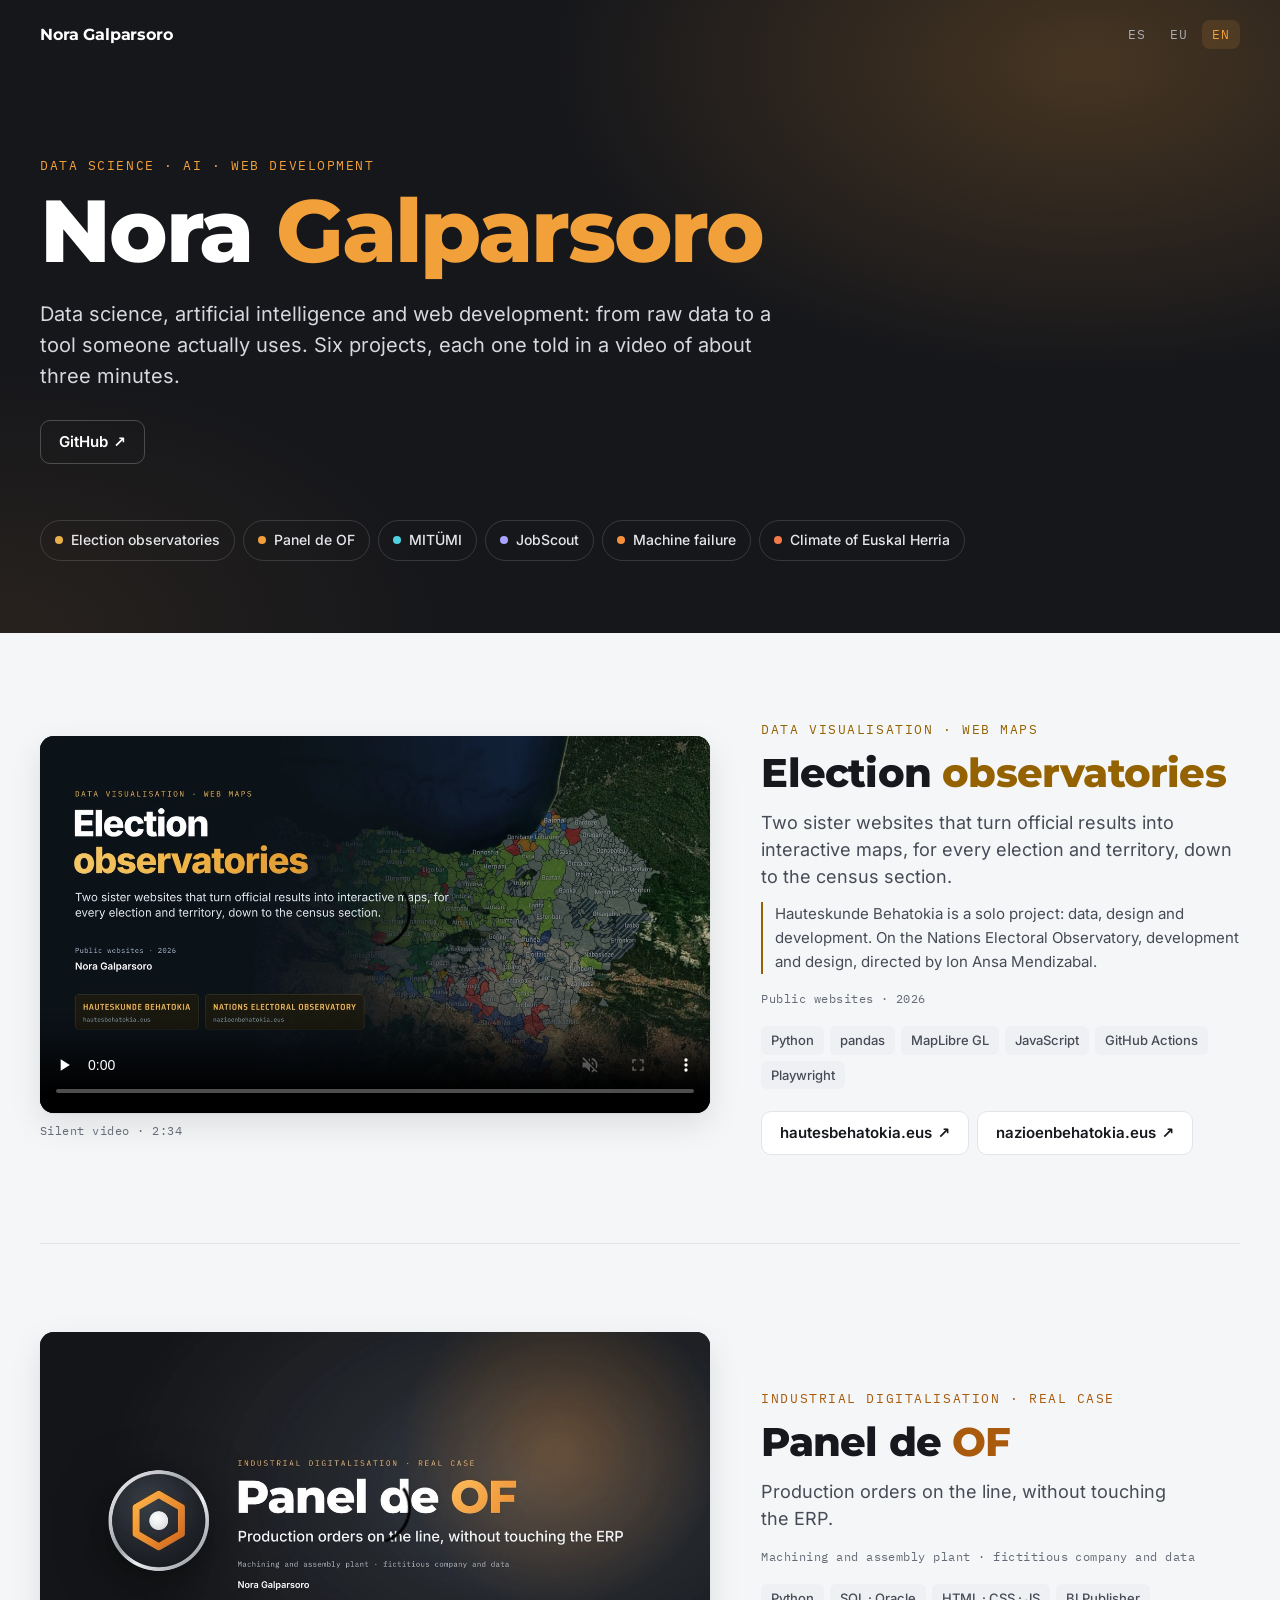
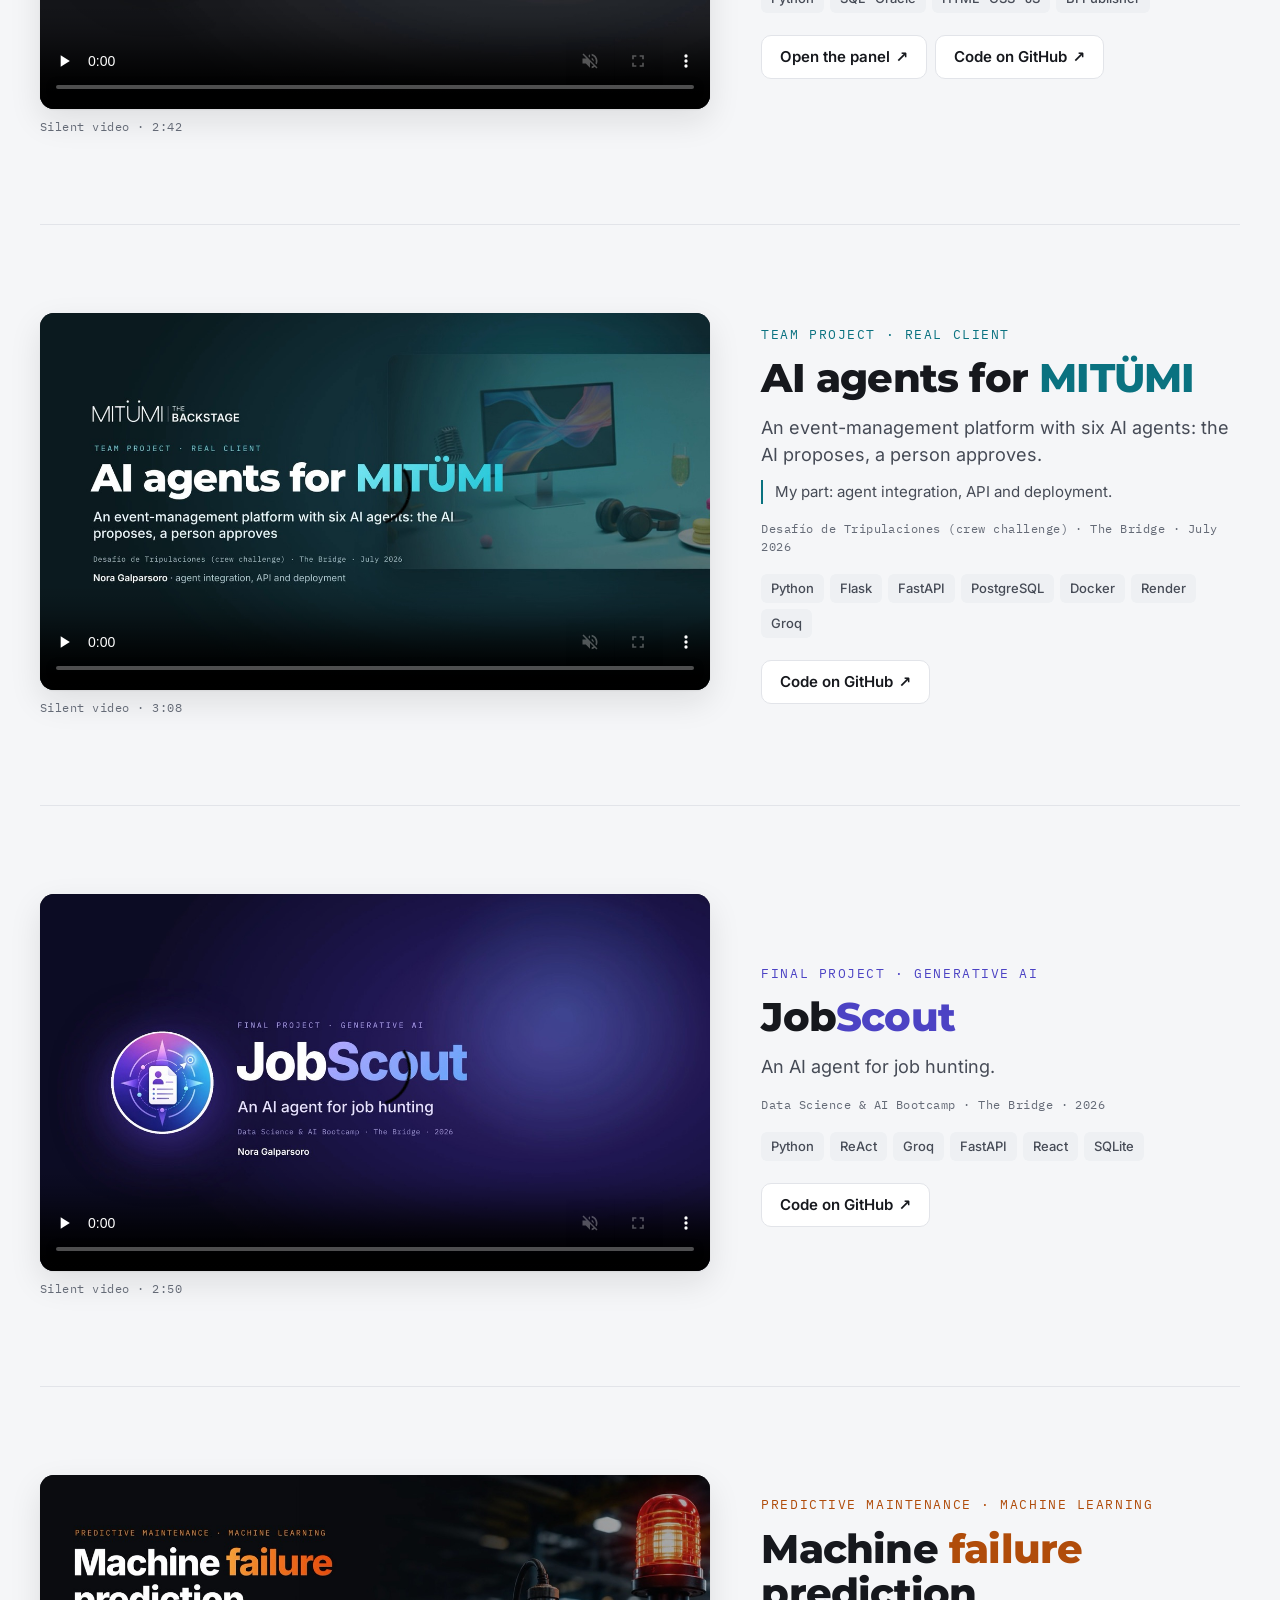
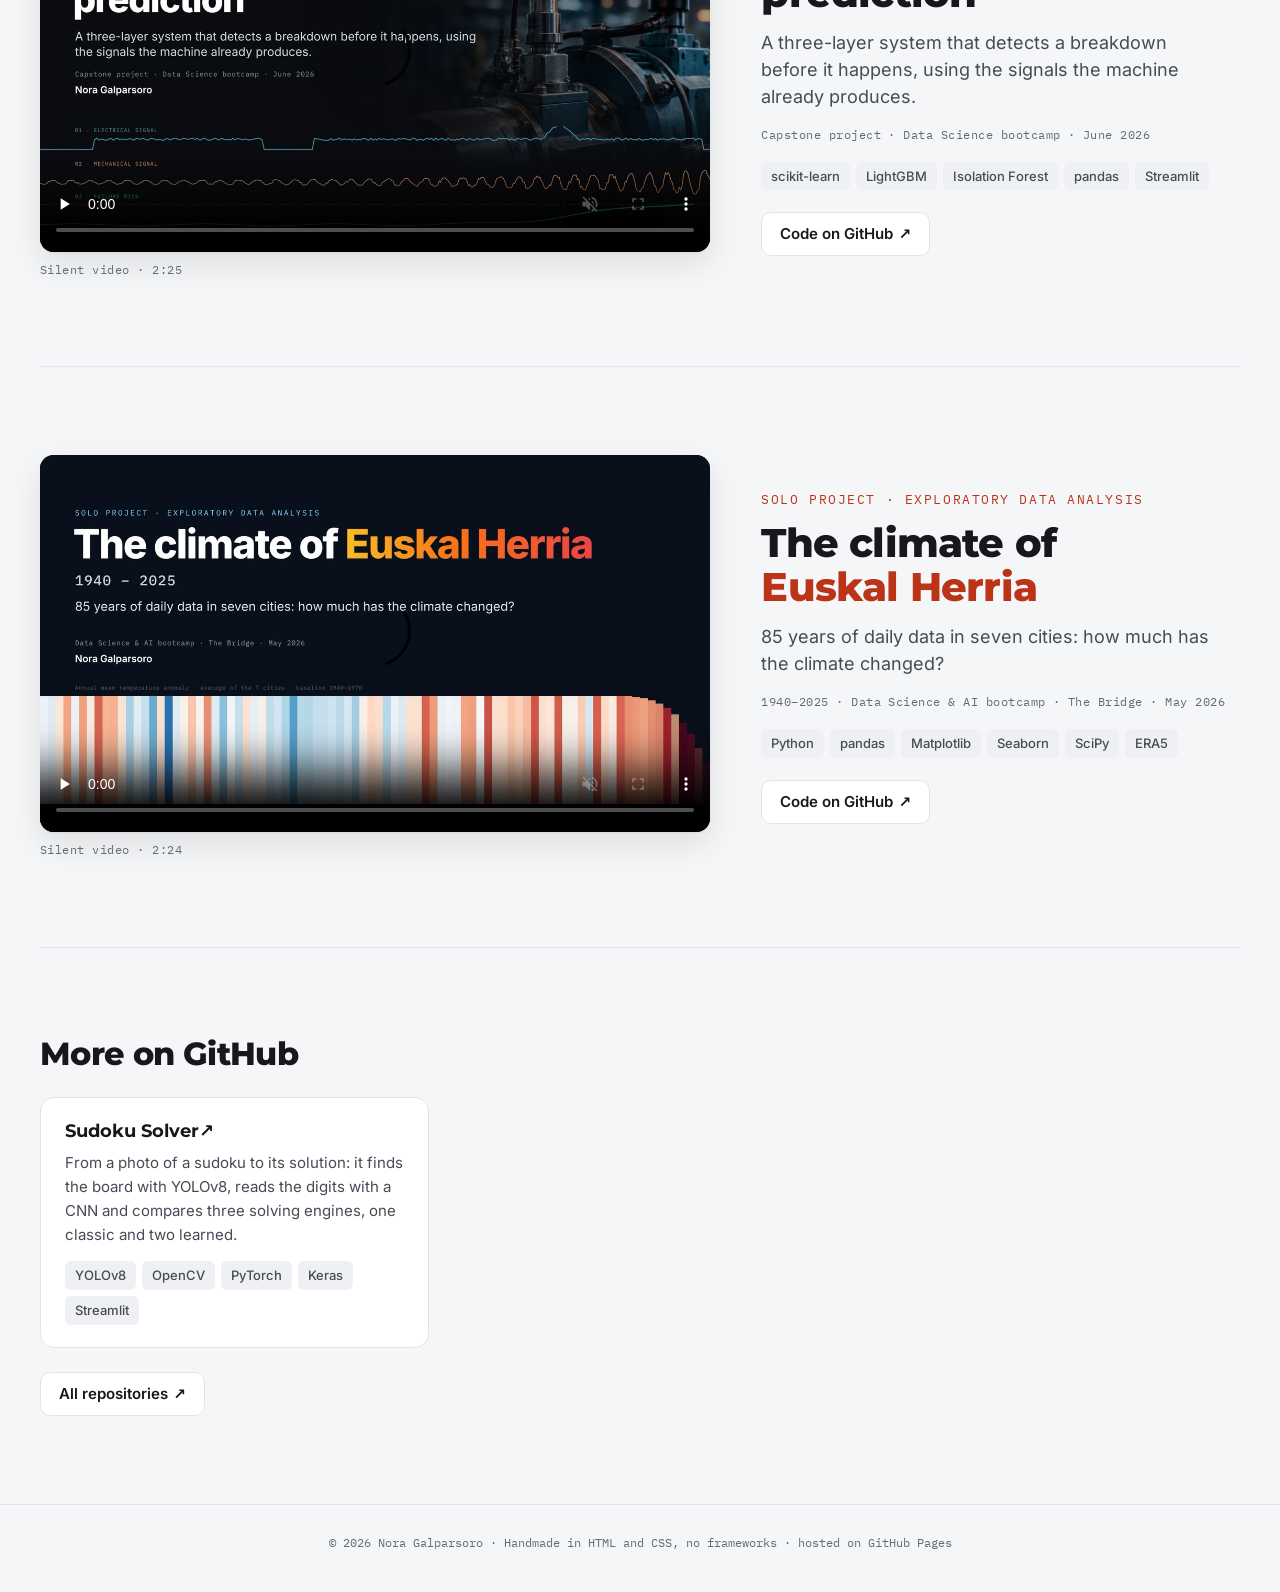
==== en/index.html @ d655db75 "Portfolio: seis proyectos, cada uno con su vídeo, en castellano, euskera e inglés Co-Authored-By: Cl" ====
<!doctype html>
<html lang="en">
<head>
<meta charset="utf-8">
<meta name="viewport" content="width=device-width, initial-scale=1">
<meta http-equiv="Content-Security-Policy" content="default-src 'self'; img-src 'self'; media-src 'self'; style-src 'self'; font-src 'self'; script-src 'self'; base-uri 'none'; form-action 'none'">
<title>Nora Galparsoro · Portfolio</title>
<meta name="description" content="Data science, AI and web development projects by Nora Galparsoro, each one told in a video of about three minutes.">
<meta name="color-scheme" content="light dark">
<meta name="theme-color" content="#16171b">
<link rel="canonical" href="https://ngalparsoro.github.io/en/">
<link rel="alternate" hreflang="es" href="https://ngalparsoro.github.io/">
<link rel="alternate" hreflang="eu" href="https://ngalparsoro.github.io/eu/">
<link rel="alternate" hreflang="en" href="https://ngalparsoro.github.io/en/">
<link rel="alternate" hreflang="x-default" href="https://ngalparsoro.github.io/">
<meta property="og:type" content="website">
<meta property="og:title" content="Nora Galparsoro · Portfolio">
<meta property="og:description" content="Data science, AI and web development projects by Nora Galparsoro, each one told in a video of about three minutes.">
<meta property="og:url" content="https://ngalparsoro.github.io/en/">
<meta property="og:image" content="https://ngalparsoro.github.io/og-en.jpg">
<meta property="og:image:width" content="1200">
<meta property="og:image:height" content="630">
<meta property="og:locale" content="en_GB">
<meta name="twitter:card" content="summary_large_image">
<link rel="icon" href="../favicon.svg" type="image/svg+xml">
<link rel="preload" href="../fuentes/montserrat.woff2" as="font" type="font/woff2" crossorigin>
<link rel="preload" href="../fuentes/inter.woff2" as="font" type="font/woff2" crossorigin>
<link rel="stylesheet" href="../estilo.css?v=6f895183e2">
<script src="../portfolio.js?v=cf2d820ee4" defer></script>
</head>
<body>
<a class="saltar" href="#proyectos">Skip to projects</a>
<header class="portada">
<nav class="barra" aria-label="Language">
<a class="marca" href="../en/">Nora Galparsoro</a>
<ul class="idiomas">
<li><a href="../" lang="es" hreflang="es" title="Español">ES</a></li>
<li><a href="../eu/" lang="eu" hreflang="eu" title="Euskara">EU</a></li>
<li><a href="../en/" lang="en" hreflang="en" title="English" aria-current="page">EN</a></li>
</ul>
</nav>
<div class="portada-texto">
<p class="ceja">Data Science · AI · Web development</p>
<h1>Nora <span>Galparsoro</span></h1>
<p class="entradilla">Data science, artificial intelligence and web development: from raw data to a tool someone actually uses. Six projects, each one told in a video of about three minutes.</p>
<p class="contacto"><a class="boton boton-claro" href="https://github.com/ngalparsoro">GitHub<span aria-hidden="true">↗</span></a></p>
</div>
<nav class="indice" aria-label="Projects">
<ol>
<li><a class="p-behatokiak" href="#behatokiak">Election observatories</a></li>
<li><a class="p-panel-of" href="#panel-of">Panel de OF</a></li>
<li><a class="p-mitumi" href="#mitumi">MITÜMI</a></li>
<li><a class="p-jobscout" href="#jobscout">JobScout</a></li>
<li><a class="p-mantenimiento" href="#mantenimiento">Machine failure</a></li>
<li><a class="p-clima" href="#clima">Climate of Euskal Herria</a></li>
</ol>
</nav>
</header>
<main id="proyectos">
<article class="proyecto p-behatokiak" id="behatokiak" aria-labelledby="t-behatokiak">
<figure class="video">
<video controls muted playsinline preload="none" width="1280" height="720" poster="../portadas/behatokiak-en.jpg" aria-label="Video: Election observatories">
<source src="../videos/behatokiak-en.mp4" type="video/mp4">
</video>
<figcaption>Silent video · 2:34</figcaption>
</figure>
<div class="texto">
<p class="ceja">Data visualisation · Web maps</p>
<h2 id="t-behatokiak">Election <em>observatories</em></h2>
<p class="sub">Two sister websites that turn official results into interactive maps, for every election and territory, down to the census section.</p>
<p class="nota">Hauteskunde Behatokia is a solo project: data, design and development. On the Nations Electoral Observatory, development and design, directed by Ion Ansa Mendizabal.</p>
<p class="meta">Public websites · 2026</p>
<ul class="stack"><li>Python</li><li>pandas</li><li>MapLibre GL</li><li>JavaScript</li><li>GitHub Actions</li><li>Playwright</li></ul>
<p class="enlaces"><a class="boton boton-web" href="https://hautesbehatokia.eus">hautesbehatokia.eus<span aria-hidden="true">↗</span></a><a class="boton boton-web" href="https://nazioenbehatokia.eus">nazioenbehatokia.eus<span aria-hidden="true">↗</span></a></p>
</div>
</article>
<article class="proyecto p-panel-of" id="panel-of" aria-labelledby="t-panel-of">
<figure class="video">
<video controls muted playsinline preload="none" width="1280" height="720" poster="../portadas/panel-of-en.jpg" aria-label="Video: Panel de OF">
<source src="../videos/panel-of-en.mp4" type="video/mp4">
</video>
<figcaption>Silent video · 2:42</figcaption>
</figure>
<div class="texto">
<p class="ceja">Industrial digitalisation · Real case</p>
<h2 id="t-panel-of">Panel de <em>OF</em></h2>
<p class="sub">Production orders on the line, without touching the ERP.</p>
<p class="meta">Machining and assembly plant · fictitious company and data</p>
<ul class="stack"><li>Python</li><li>SQL · Oracle</li><li>HTML · CSS · JS</li><li>BI Publisher</li></ul>
<p class="enlaces"><a class="boton boton-demo" href="https://ngalparsoro.github.io/panel-de-of/mockup_panel_ofs_v2.html">Open the panel<span aria-hidden="true">↗</span></a><a class="boton boton-codigo" href="https://github.com/ngalparsoro/panel-de-of">Code on GitHub<span aria-hidden="true">↗</span></a></p>
</div>
</article>
<article class="proyecto p-mitumi" id="mitumi" aria-labelledby="t-mitumi">
<figure class="video">
<video controls muted playsinline preload="none" width="1280" height="720" poster="../portadas/mitumi-en.jpg" aria-label="Video: AI agents for MITÜMI">
<source src="../videos/mitumi-en.mp4" type="video/mp4">
</video>
<figcaption>Silent video · 3:08</figcaption>
</figure>
<div class="texto">
<p class="ceja">Team project · Real client</p>
<h2 id="t-mitumi">AI agents for <em>MITÜMI</em></h2>
<p class="sub">An event-management platform with six AI agents: the AI proposes, a person approves.</p>
<p class="nota">My part: agent integration, API and deployment.</p>
<p class="meta">Desafío de Tripulaciones (crew challenge) · The Bridge · July 2026</p>
<ul class="stack"><li>Python</li><li>Flask</li><li>FastAPI</li><li>PostgreSQL</li><li>Docker</li><li>Render</li><li>Groq</li></ul>
<p class="enlaces"><a class="boton boton-codigo" href="https://github.com/ngalparsoro/Agentes_Mitumi">Code on GitHub<span aria-hidden="true">↗</span></a></p>
</div>
</article>
<article class="proyecto p-jobscout" id="jobscout" aria-labelledby="t-jobscout">
<figure class="video">
<video controls muted playsinline preload="none" width="1280" height="720" poster="../portadas/jobscout-en.jpg" aria-label="Video: JobScout">
<source src="../videos/jobscout-en.mp4" type="video/mp4">
</video>
<figcaption>Silent video · 2:50</figcaption>
</figure>
<div class="texto">
<p class="ceja">Final project · Generative AI</p>
<h2 id="t-jobscout">Job<em>Scout</em></h2>
<p class="sub">An AI agent for job hunting.</p>
<p class="meta">Data Science &amp; AI Bootcamp · The Bridge · 2026</p>
<ul class="stack"><li>Python</li><li>ReAct</li><li>Groq</li><li>FastAPI</li><li>React</li><li>SQLite</li></ul>
<p class="enlaces"><a class="boton boton-codigo" href="https://github.com/ngalparsoro/Agente_JobScout">Code on GitHub<span aria-hidden="true">↗</span></a></p>
</div>
</article>
<article class="proyecto p-mantenimiento" id="mantenimiento" aria-labelledby="t-mantenimiento">
<figure class="video">
<video controls muted playsinline preload="none" width="1280" height="720" poster="../portadas/mantenimiento-en.jpg" aria-label="Video: Machine failure prediction">
<source src="../videos/mantenimiento-en.mp4" type="video/mp4">
</video>
<figcaption>Silent video · 2:25</figcaption>
</figure>
<div class="texto">
<p class="ceja">Predictive maintenance · Machine learning</p>
<h2 id="t-mantenimiento">Machine <em>failure</em> prediction</h2>
<p class="sub">A three-layer system that detects a breakdown before it happens, using the signals the machine already produces.</p>
<p class="meta">Capstone project · Data Science bootcamp · June 2026</p>
<ul class="stack"><li>scikit-learn</li><li>LightGBM</li><li>Isolation Forest</li><li>pandas</li><li>Streamlit</li></ul>
<p class="enlaces"><a class="boton boton-codigo" href="https://github.com/ngalparsoro/Milling-Machine-Failure-Prediction">Code on GitHub<span aria-hidden="true">↗</span></a></p>
</div>
</article>
<article class="proyecto p-clima" id="clima" aria-labelledby="t-clima">
<figure class="video">
<video controls muted playsinline preload="none" width="1280" height="720" poster="../portadas/clima-en.jpg" aria-label="Video: The climate of Euskal Herria">
<source src="../videos/clima-en.mp4" type="video/mp4">
</video>
<figcaption>Silent video · 2:24</figcaption>
</figure>
<div class="texto">
<p class="ceja">Solo project · Exploratory data analysis</p>
<h2 id="t-clima">The climate of <em>Euskal Herria</em></h2>
<p class="sub">85 years of daily data in seven cities: how much has the climate changed?</p>
<p class="meta">1940–2025 · Data Science &amp; AI bootcamp · The Bridge · May 2026</p>
<ul class="stack"><li>Python</li><li>pandas</li><li>Matplotlib</li><li>Seaborn</li><li>SciPy</li><li>ERA5</li></ul>
<p class="enlaces"><a class="boton boton-codigo" href="https://github.com/ngalparsoro/EDA-Weather-Change-in-Basque-Country">Code on GitHub<span aria-hidden="true">↗</span></a></p>
</div>
</article>
<section class="otros" aria-labelledby="t-otros">
<h2 id="t-otros">More on GitHub</h2>
<ul>
<li>
<h3><a href="https://github.com/ngalparsoro/Sudoku_Solver_DL">Sudoku Solver<span aria-hidden="true">↗</span></a></h3>
<p>From a photo of a sudoku to its solution: it finds the board with YOLOv8, reads the digits with a CNN and compares three solving engines, one classic and two learned.</p>
<ul class="stack"><li>YOLOv8</li><li>OpenCV</li><li>PyTorch</li><li>Keras</li><li>Streamlit</li></ul>
</li>
</ul>
<p><a class="boton" href="https://github.com/ngalparsoro?tab=repositories">All repositories<span aria-hidden="true">↗</span></a></p>
</section>
</main>
<footer class="pie">
<p>© 2026 Nora Galparsoro · Handmade in HTML and CSS, no frameworks · hosted on GitHub Pages</p>
</footer>
</body>
</html>
---- estilo.css ----
/* Portfolio de Nora Galparsoro. La paleta y las letras son las de las portadas de los vídeos:
   portada oscura con naranja, contenido claro; cada proyecto con su color. */

@font-face {
  font-family: 'Montserrat';
  src: url('fuentes/montserrat.woff2') format('woff2');
  font-weight: 100 900;
  font-display: swap;
}
@font-face {
  font-family: 'Inter';
  src: url('fuentes/inter.woff2') format('woff2');
  font-weight: 100 900;
  font-display: swap;
}
@font-face {
  font-family: 'IBM Plex Mono';
  src: url('fuentes/ibm-plex-mono.woff2') format('woff2');
  font-weight: 400;
  font-display: swap;
}

:root {
  --fondo: #f5f6f8;
  --superficie: #ffffff;
  --texto: #16181d;
  --texto-2: #464b56;
  --texto-3: #646a76;
  --borde: #e2e4e9;
  --chip: #eef0f3;
  --sombra: 0 1px 2px rgb(16 18 24 / 6%), 0 12px 32px rgb(16 18 24 / 10%);

  --oscuro: #16171b;
  --naranja: #f2a03a;

  --sans: 'Inter', system-ui, -apple-system, 'Segoe UI', Roboto, sans-serif;
  --titulo: 'Montserrat', var(--sans);
  --mono: 'IBM Plex Mono', ui-monospace, 'SF Mono', Menlo, Consolas, monospace;

  --ancho: 1200px;
  --margen: clamp(16px, 4vw, 40px);

  color-scheme: light dark;
}

/* Cada proyecto: su color oscuro (sobre claro) y claro (sobre oscuro). */
.p-behatokiak    { --acento-o: #946200; --acento-c: #e9b04a; }
.p-panel-of      { --acento-o: #a95a0c; --acento-c: #f2a03a; }
.p-mitumi        { --acento-o: #0a7280; --acento-c: #4fd1df; }
.p-jobscout      { --acento-o: #4c43c4; --acento-c: #a8a3ff; }
.p-mantenimiento { --acento-o: #b04c0a; --acento-c: #f5913a; }
.p-clima         { --acento-o: #bb3418; --acento-c: #f57a4a; }
body             { --acento-o: #a95a0c; --acento-c: #f2a03a; }
.portada         { --acento-o: var(--naranja); --acento-c: var(--naranja); }
* { --acento: var(--acento-o); }

@media (prefers-color-scheme: dark) {
  :root {
    --fondo: #101114;
    --superficie: #191a1f;
    --texto: #eceef2;
    --texto-2: #b9bdc6;
    --texto-3: #8d929d;
    --borde: #2a2c33;
    --chip: #22242a;
    --sombra: 0 1px 2px rgb(0 0 0 / 30%), 0 12px 32px rgb(0 0 0 / 40%);
  }
  * { --acento: var(--acento-c); }
  .portada { border-bottom: 1px solid var(--borde); }
}

*, *::before, *::after { box-sizing: border-box; }

html { -webkit-text-size-adjust: 100%; scroll-behavior: smooth; }
@media (prefers-reduced-motion: reduce) { html { scroll-behavior: auto; } }

body {
  margin: 0;
  background: var(--fondo);
  color: var(--texto);
  font: 400 1rem/1.6 var(--sans);
  -webkit-font-smoothing: antialiased;
}

a { color: inherit; }
:focus-visible { outline: 2px solid var(--acento); outline-offset: 3px; border-radius: 4px; }
ul, ol { margin: 0; padding: 0; list-style: none; }

.saltar {
  position: absolute; left: 16px; top: -48px; z-index: 10;
  padding: 8px 14px; border-radius: 8px;
  background: var(--naranja); color: var(--oscuro); font-weight: 600; text-decoration: none;
}
.saltar:focus { top: 12px; }

.ceja {
  margin: 0 0 12px;
  font: 400 0.8125rem/1.4 var(--mono);
  letter-spacing: 0.12em;
  text-transform: uppercase;
  color: var(--acento);
}

/* ---------- Portada ---------- */

.portada {
  color: #ffffff;
  background:
    radial-gradient(60% 70% at 85% 10%, rgb(242 160 58 / 22%), transparent 70%),
    radial-gradient(50% 60% at 0% 100%, rgb(242 160 58 / 8%), transparent 70%),
    var(--oscuro);
  padding: 0 var(--margen) clamp(40px, 7vw, 72px);
}
.portada :focus-visible { outline-color: var(--naranja); }

.barra {
  max-width: var(--ancho);
  margin: 0 auto;
  display: flex;
  align-items: center;
  justify-content: space-between;
  gap: 16px;
  padding: 20px 0;
}
.marca {
  font: 700 1rem/1 var(--titulo);
  text-decoration: none;
  letter-spacing: -0.01em;
}
.idiomas { display: flex; gap: 4px; }
.idiomas a {
  display: block;
  padding: 8px 10px;
  border-radius: 8px;
  font: 400 0.8125rem/1 var(--mono);
  letter-spacing: 0.08em;
  color: #a9adb6;
  text-decoration: none;
}
.idiomas a:hover { color: #ffffff; background: rgb(255 255 255 / 8%); }
.idiomas a[aria-current] { color: var(--naranja); background: rgb(242 160 58 / 12%); }

.portada-texto {
  max-width: var(--ancho);
  margin: clamp(32px, 8vw, 88px) auto 0;
}
.portada h1 {
  margin: 0;
  font: 800 clamp(2.75rem, 9vw, 5.5rem)/1 var(--titulo);
  letter-spacing: -0.025em;
}
.portada h1 span { color: var(--naranja); }
.entradilla {
  max-width: 38em;
  margin: 24px 0 0;
  font-size: clamp(1.0625rem, 2.2vw, 1.25rem);
  line-height: 1.55;
  color: #d6d8de;
}
.contacto { margin: 28px 0 0; }

.indice {
  max-width: var(--ancho);
  margin: clamp(36px, 6vw, 56px) auto 0;
}
.indice ol { display: flex; flex-wrap: wrap; gap: 8px; }
.indice a {
  display: inline-flex;
  align-items: center;
  gap: 8px;
  padding: 8px 14px;
  border: 1px solid rgb(255 255 255 / 14%);
  border-radius: 999px;
  font-size: 0.875rem;
  font-weight: 500;
  color: #e6e7eb;
  text-decoration: none;
  transition: border-color 0.15s, background-color 0.15s;
}
.indice a::before {
  content: '';
  width: 8px; height: 8px;
  border-radius: 50%;
  background: var(--acento-c);
}
.indice a:hover { border-color: var(--acento-c); background: rgb(255 255 255 / 5%); }

/* ---------- Botones ---------- */

.boton {
  display: inline-flex;
  align-items: center;
  gap: 0.35em;
  min-height: 44px;
  padding: 10px 18px;
  border: 1px solid var(--borde);
  border-radius: 10px;
  background: var(--superficie);
  font-size: 0.9375rem;
  font-weight: 600;
  line-height: 1.2;
  text-decoration: none;
  transition: border-color 0.15s, color 0.15s;
}
.boton:hover { border-color: var(--acento); color: var(--acento); }
.boton-claro {
  border-color: rgb(255 255 255 / 22%);
  background: transparent;
  color: #ffffff;
}
.boton-claro:hover { border-color: var(--naranja); color: var(--naranja); }

/* ---------- Proyectos ---------- */

main {
  max-width: calc(var(--ancho) + 2 * var(--margen));
  margin: 0 auto;
  padding: 0 var(--margen);
}

.proyecto {
  display: grid;
  grid-template-columns: minmax(0, 7fr) minmax(0, 5fr);
  gap: clamp(28px, 4vw, 56px);
  align-items: center;
  padding: clamp(48px, 7vw, 88px) 0;
  border-bottom: 1px solid var(--borde);
  scroll-margin-top: 16px;
}

.video { margin: 0; }
.video video {
  display: block;
  width: 100%;
  height: auto;
  aspect-ratio: 16 / 9;
  border-radius: 14px;
  background: var(--oscuro);
  box-shadow: var(--sombra);
}
.video figcaption {
  margin-top: 10px;
  font: 400 0.75rem/1.4 var(--mono);
  letter-spacing: 0.04em;
  color: var(--texto-3);
}

.texto h2 {
  margin: 0;
  font: 800 clamp(1.75rem, 3.4vw, 2.5rem)/1.1 var(--titulo);
  letter-spacing: -0.02em;
  text-wrap: balance;
}
.texto h2 em { font-style: normal; color: var(--acento); }
.sub {
  margin: 14px 0 0;
  font-size: 1.125rem;
  line-height: 1.5;
  color: var(--texto-2);
  text-wrap: pretty;
}
.nota {
  margin: 12px 0 0;
  padding-left: 12px;
  border-left: 2px solid var(--acento);
  font-size: 0.9375rem;
  color: var(--texto-2);
}
.meta {
  margin: 16px 0 0;
  font: 400 0.75rem/1.5 var(--mono);
  letter-spacing: 0.04em;
  color: var(--texto-3);
}

.stack { display: flex; flex-wrap: wrap; gap: 6px; margin-top: 18px; }
.stack li {
  padding: 4px 10px;
  border-radius: 6px;
  background: var(--chip);
  font-size: 0.8125rem;
  font-weight: 500;
  color: var(--texto-2);
}

.enlaces { display: flex; flex-wrap: wrap; gap: 8px; margin: 22px 0 0; }

/* ---------- Más en GitHub ---------- */

.otros { padding: clamp(48px, 7vw, 88px) 0; }
.otros > h2 {
  margin: 0 0 24px;
  font: 800 clamp(1.5rem, 2.8vw, 2rem)/1.15 var(--titulo);
  letter-spacing: -0.02em;
}
.otros > ul { display: grid; grid-template-columns: repeat(auto-fill, minmax(min(100%, 340px), 1fr)); gap: 16px; }
.otros > ul > li {
  padding: 22px 24px;
  border: 1px solid var(--borde);
  border-radius: 14px;
  background: var(--superficie);
}
.otros h3 { margin: 0; font: 700 1.125rem/1.3 var(--titulo); }
.otros h3 a { text-decoration: none; }
.otros h3 a:hover { color: var(--acento); }
.otros li p { margin: 8px 0 0; color: var(--texto-2); font-size: 0.9375rem; }
.otros .stack { margin-top: 14px; }
.otros > p { margin: 24px 0 0; }

.pie {
  padding: 28px var(--margen) 40px;
  border-top: 1px solid var(--borde);
  text-align: center;
  font: 400 0.75rem/1.6 var(--mono);
  color: var(--texto-3);
}
.pie p { margin: 0; }

/* ---------- Pantallas estrechas ---------- */

@media (max-width: 860px) {
  .proyecto { grid-template-columns: minmax(0, 1fr); gap: 24px; }
}
@media (max-width: 380px) {
  .marca { font-size: 0.9375rem; }
  .idiomas a { padding: 8px 7px; }
}
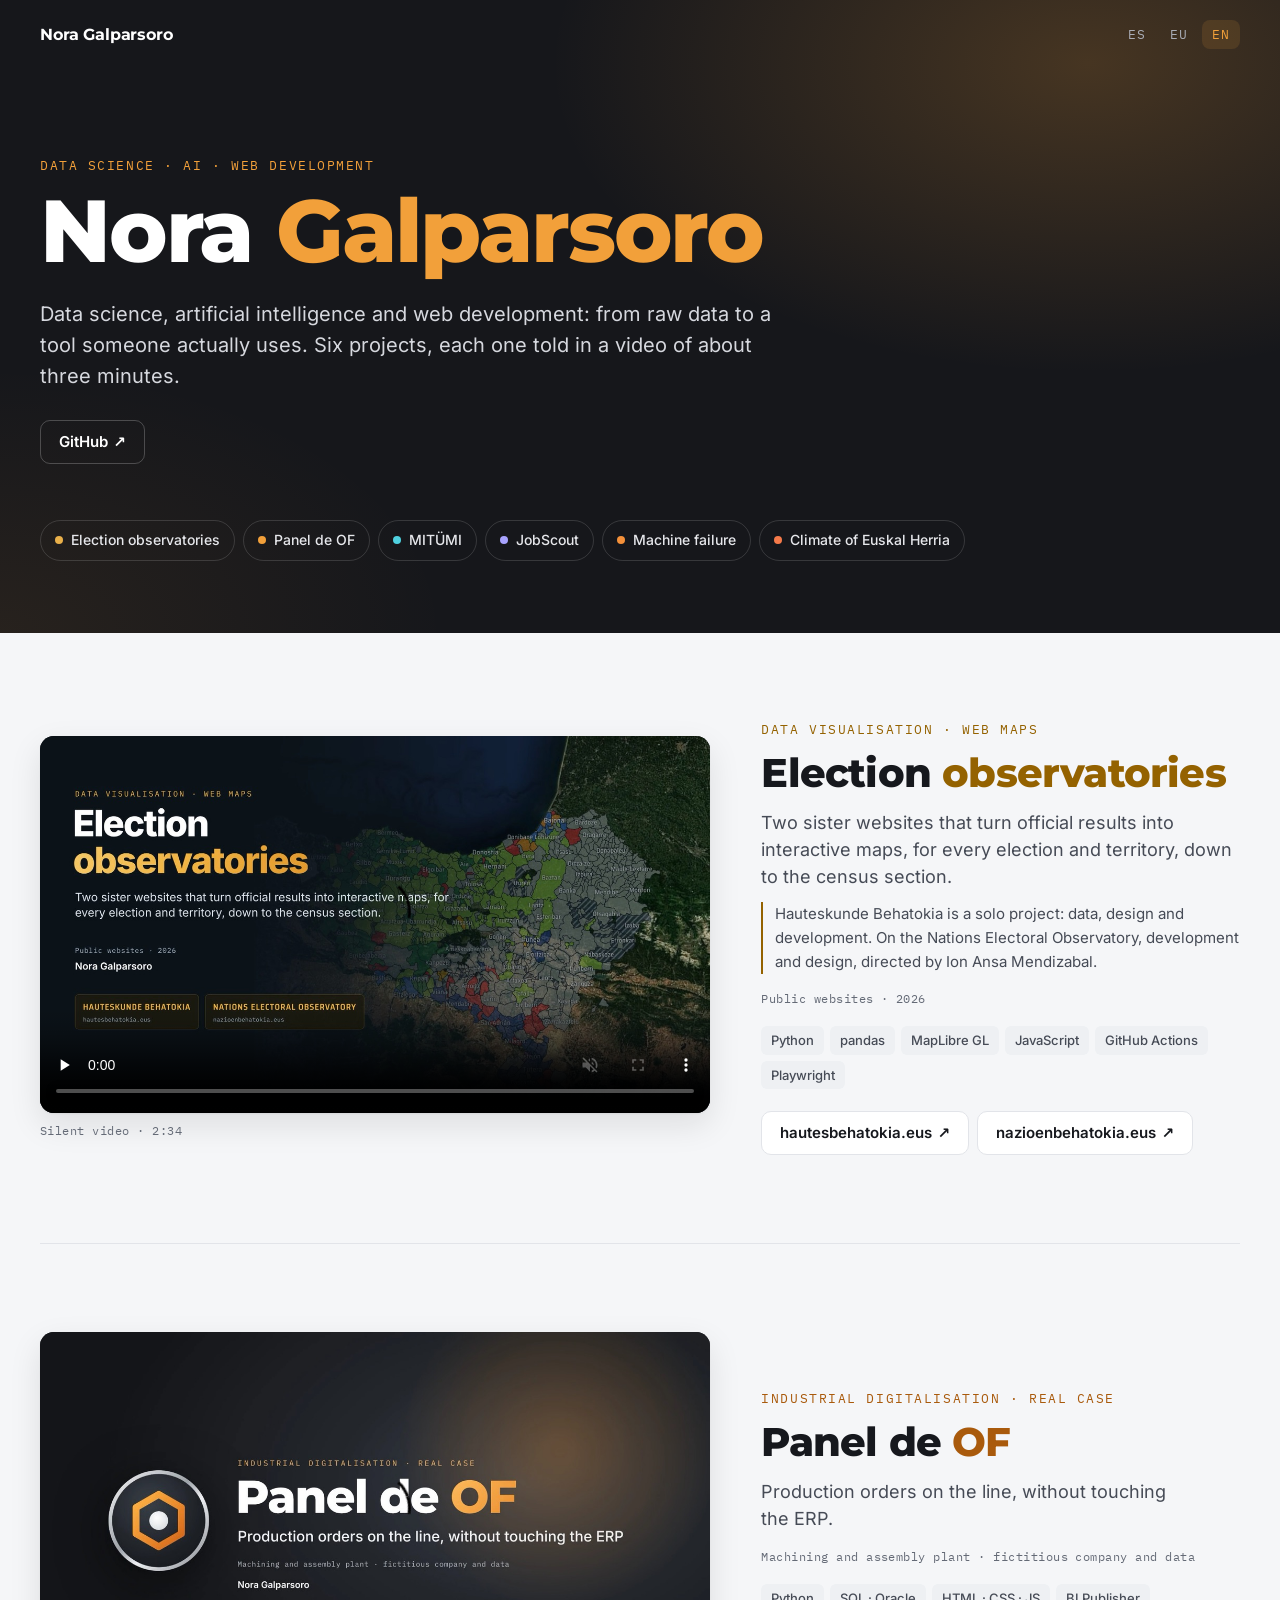
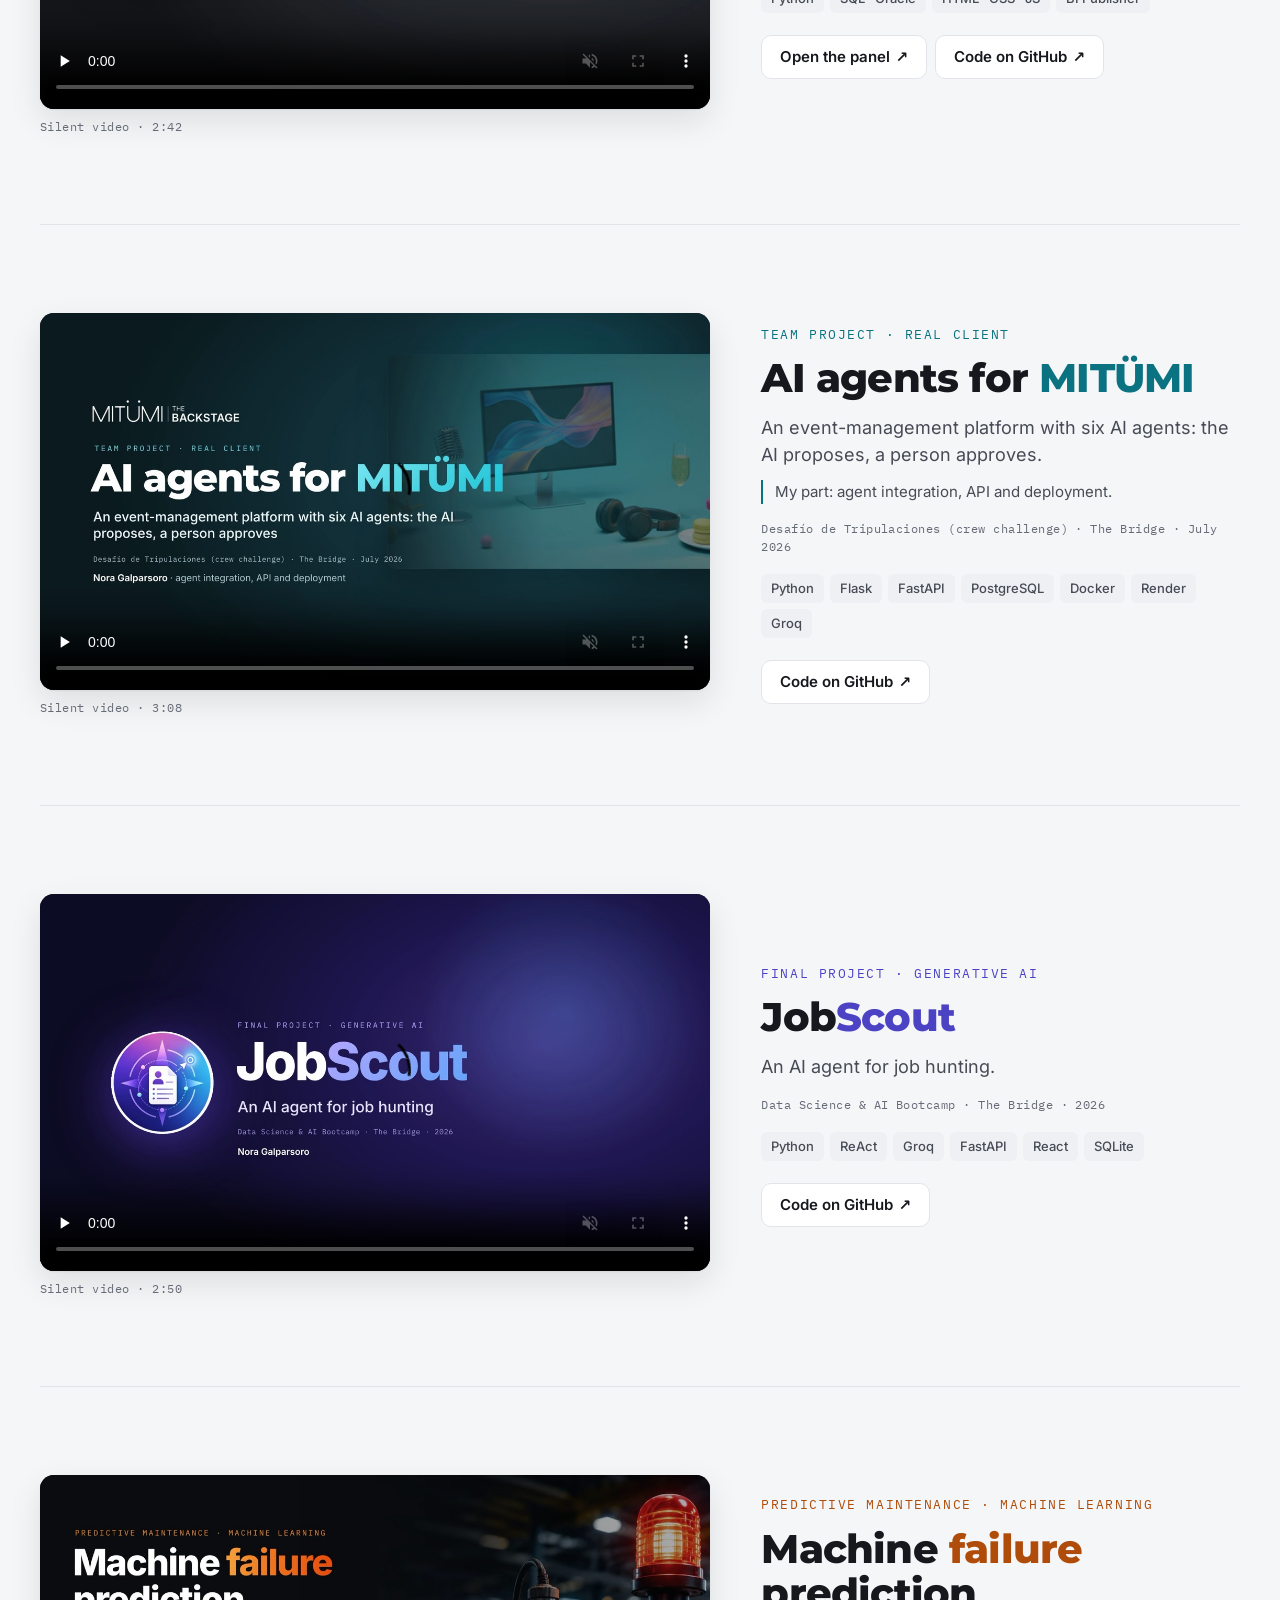
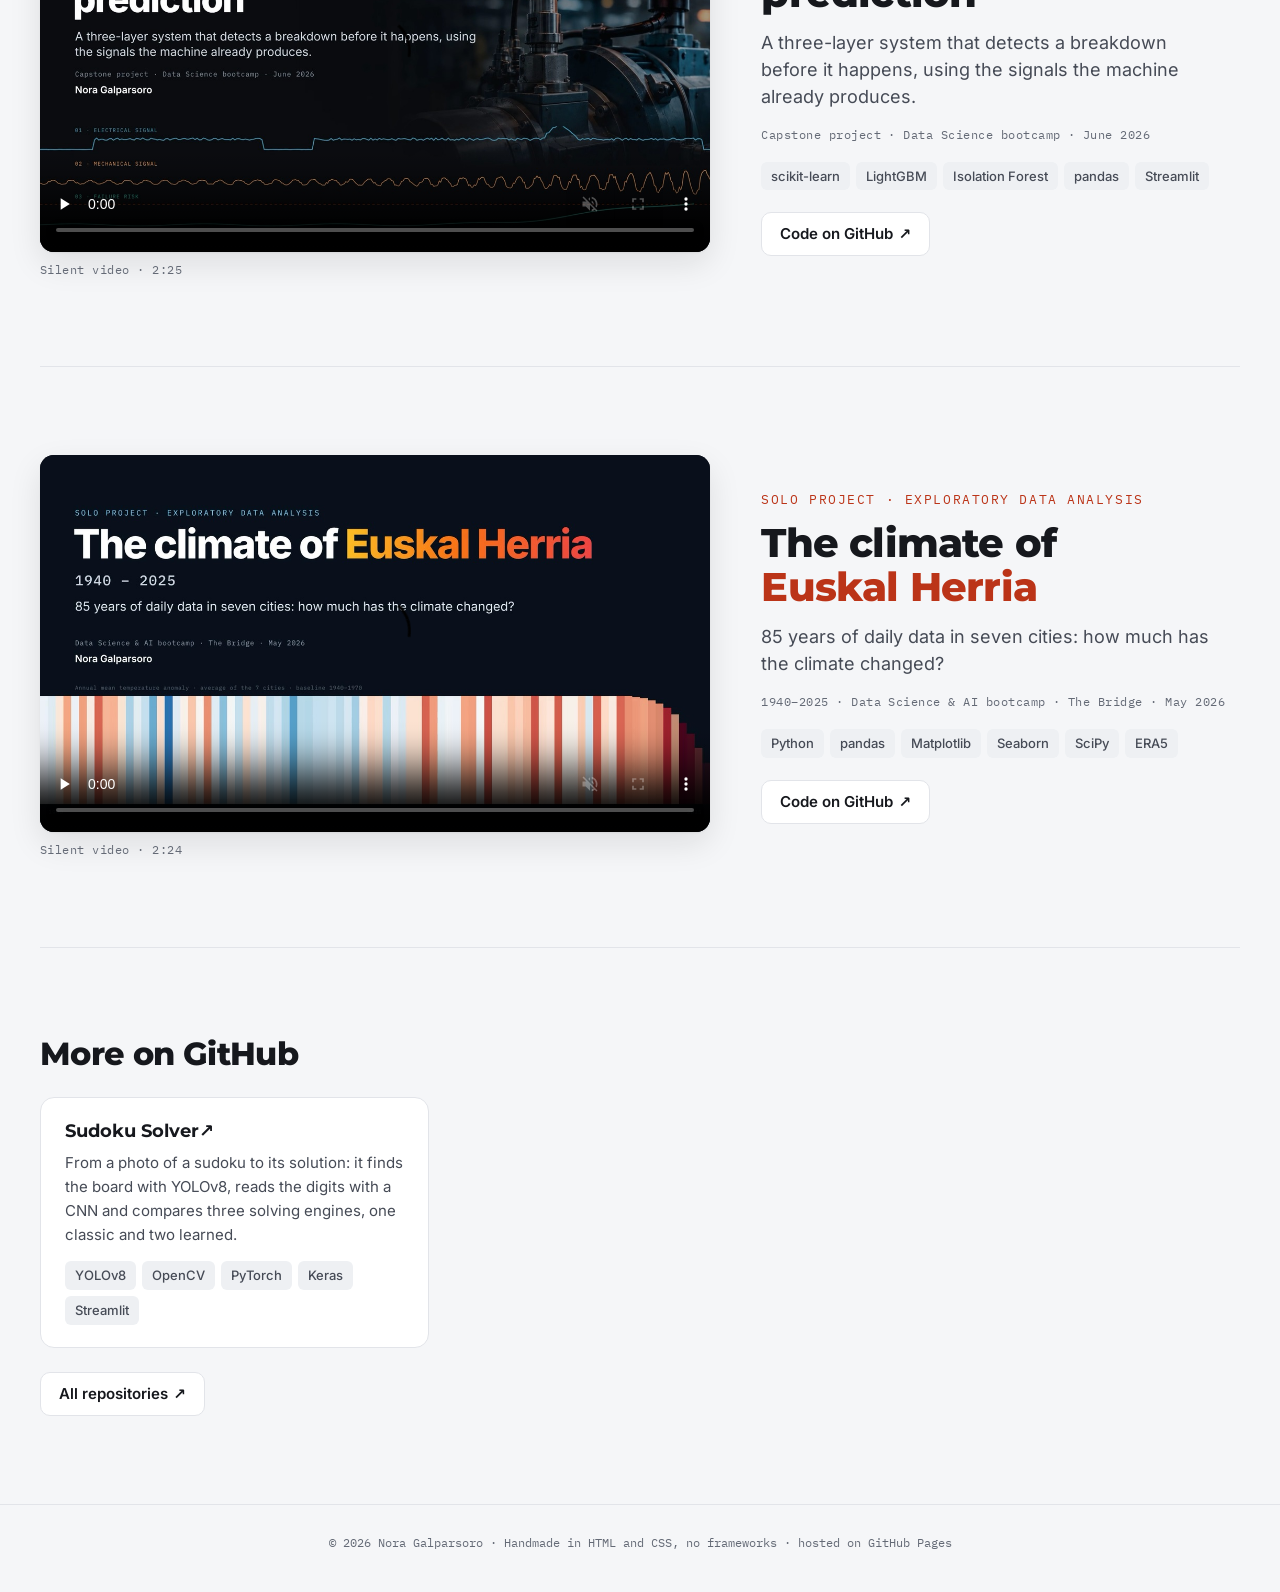
==== commit e0ddd611: "Estadísticas de visitas con Cloudflare Web Analytics, sin cookies Co-Authored-By: Claude Opus 5.5 <n" ====
--- a/en/index.html
+++ b/en/index.html
@@ -3,7 +3,7 @@
 <head>
 <meta charset="utf-8">
 <meta name="viewport" content="width=device-width, initial-scale=1">
-<meta http-equiv="Content-Security-Policy" content="default-src 'self'; img-src 'self'; media-src 'self'; style-src 'self'; font-src 'self'; script-src 'self'; base-uri 'none'; form-action 'none'">
+<meta http-equiv="Content-Security-Policy" content="default-src 'self'; img-src 'self'; media-src 'self'; style-src 'self'; font-src 'self'; script-src 'self' https://static.cloudflareinsights.com; connect-src 'self' https://cloudflareinsights.com; base-uri 'none'; form-action 'none'">
 <title>Nora Galparsoro · Portfolio</title>
 <meta name="description" content="Data science, AI and web development projects by Nora Galparsoro, each one told in a video of about three minutes.">
 <meta name="color-scheme" content="light dark">
@@ -27,6 +27,7 @@
 <link rel="preload" href="../fuentes/inter.woff2" as="font" type="font/woff2" crossorigin>
 <link rel="stylesheet" href="../estilo.css?v=6f895183e2">
 <script src="../portfolio.js?v=cf2d820ee4" defer></script>
+<script defer src="https://static.cloudflareinsights.com/beacon.min.js" data-cf-beacon='{"token": "63fe7f08a7044c90adf6e517d1da597f"}'></script>
 </head>
 <body>
 <a class="saltar" href="#proyectos">Skip to projects</a>
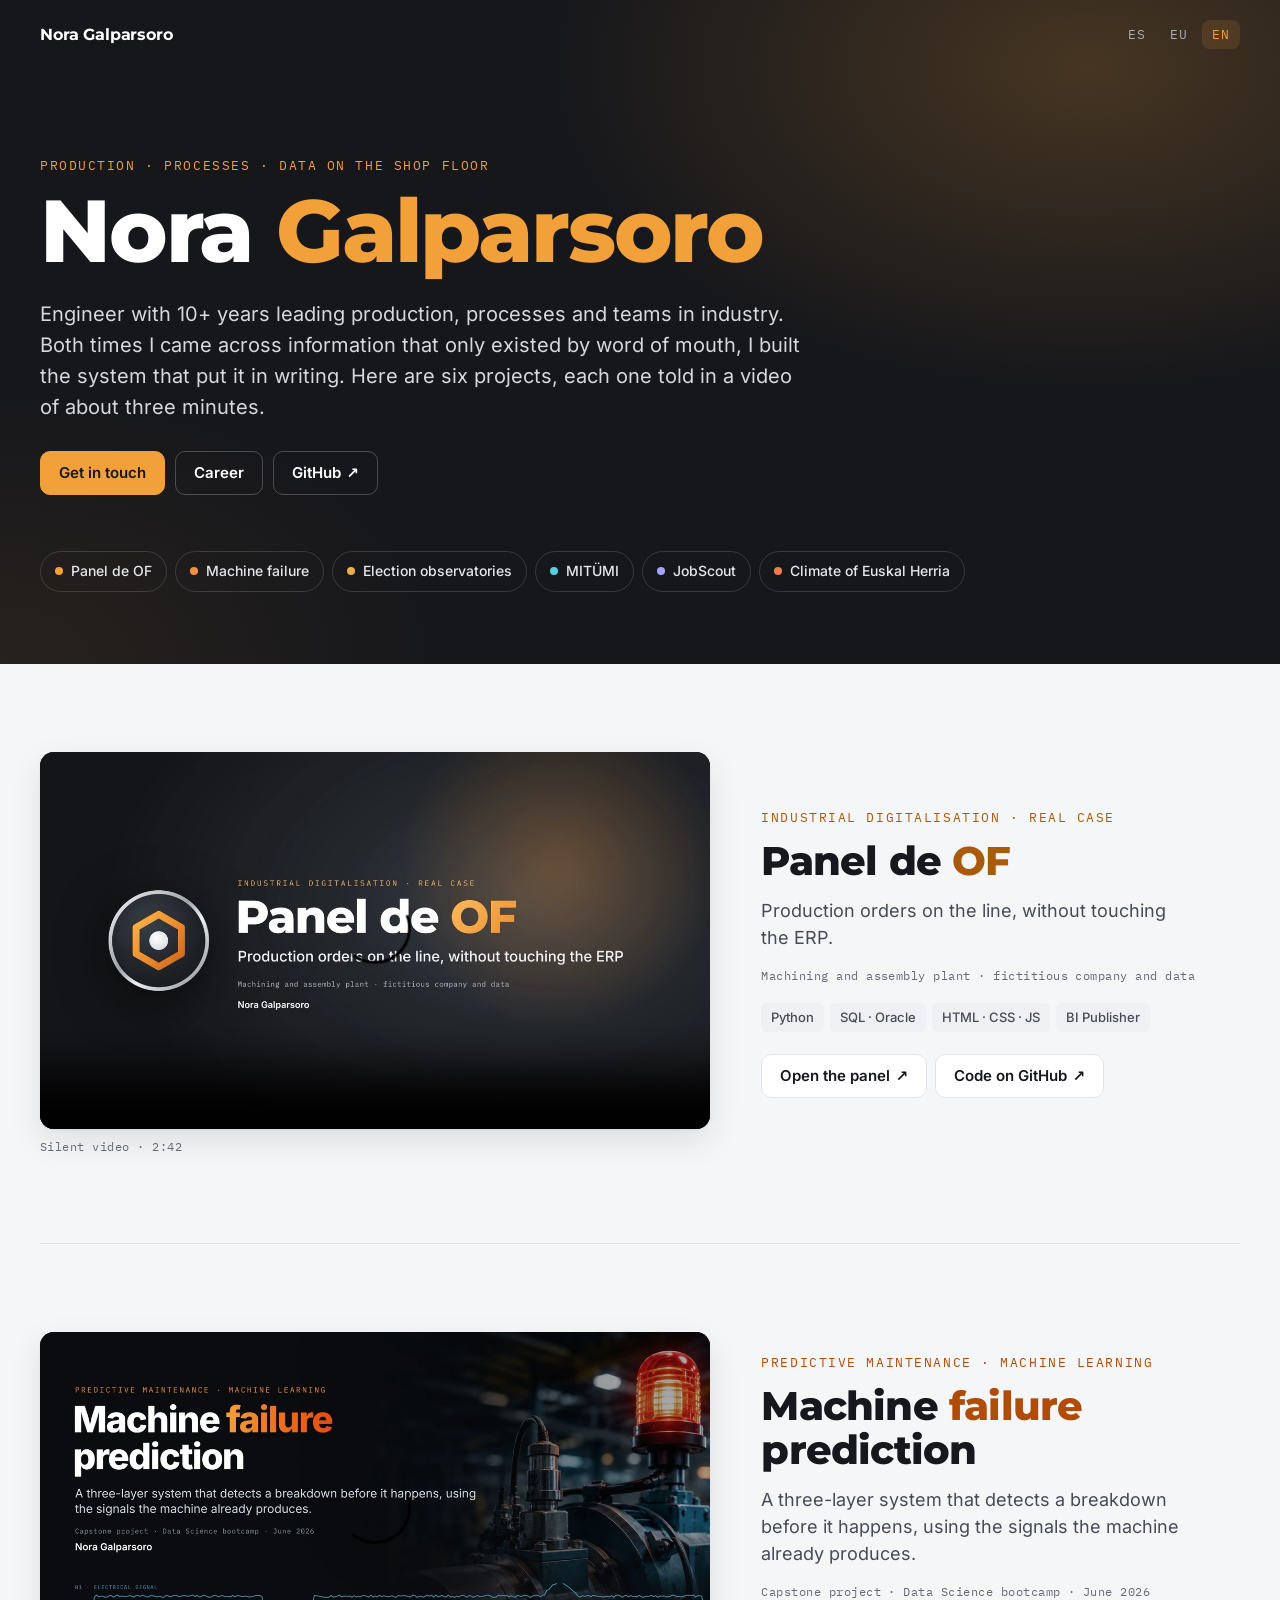
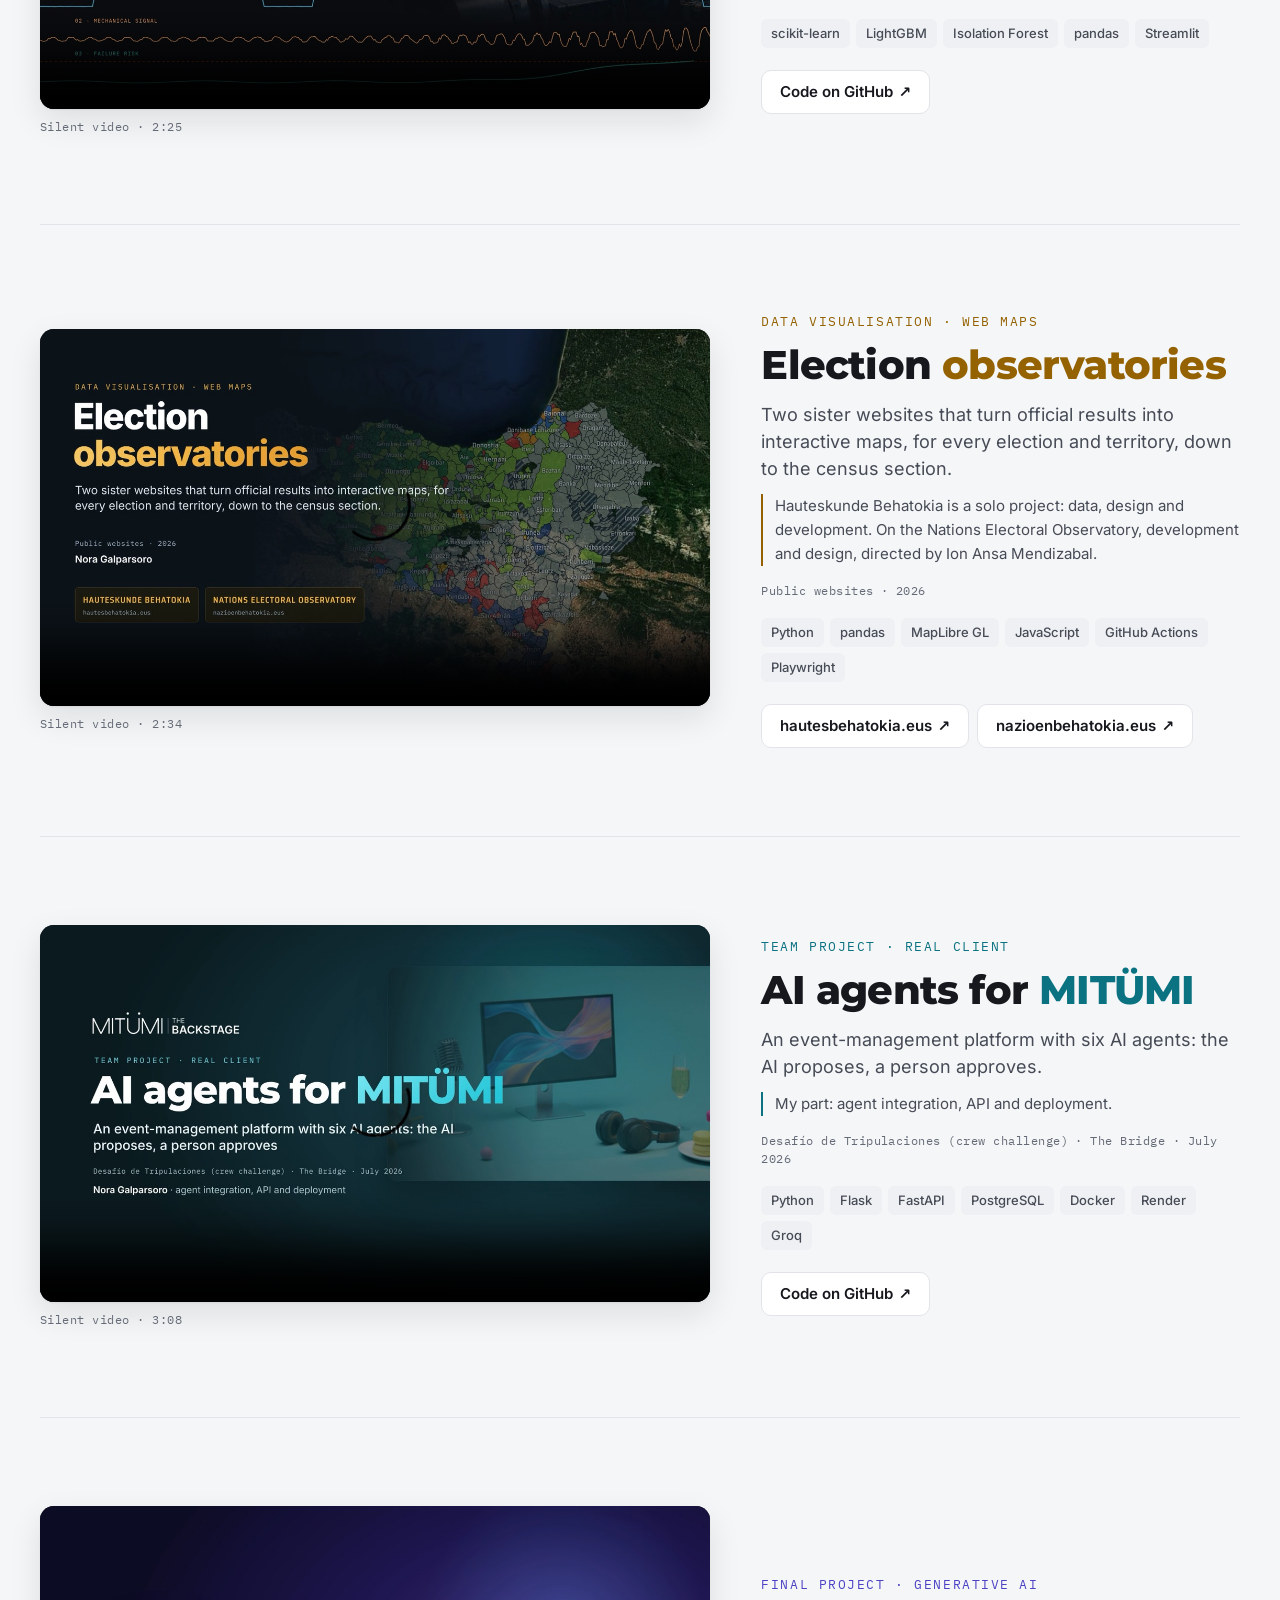
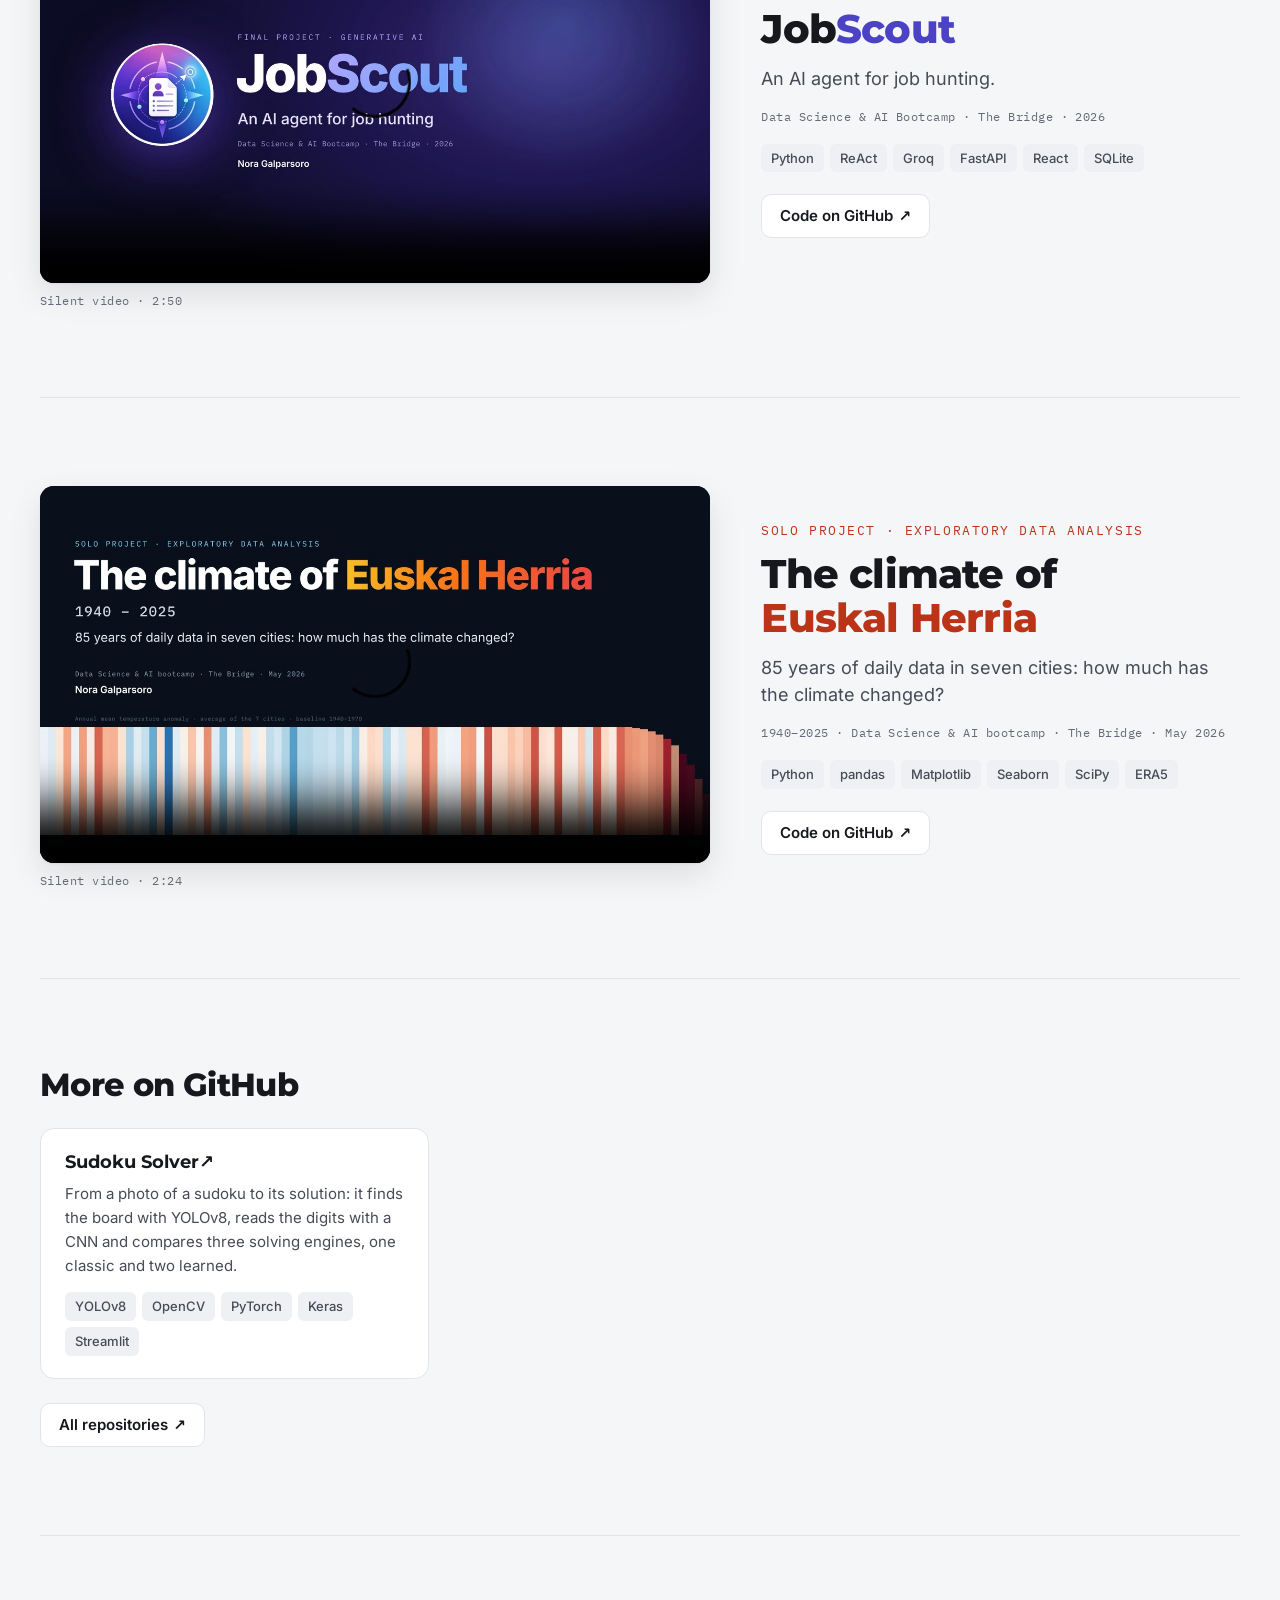
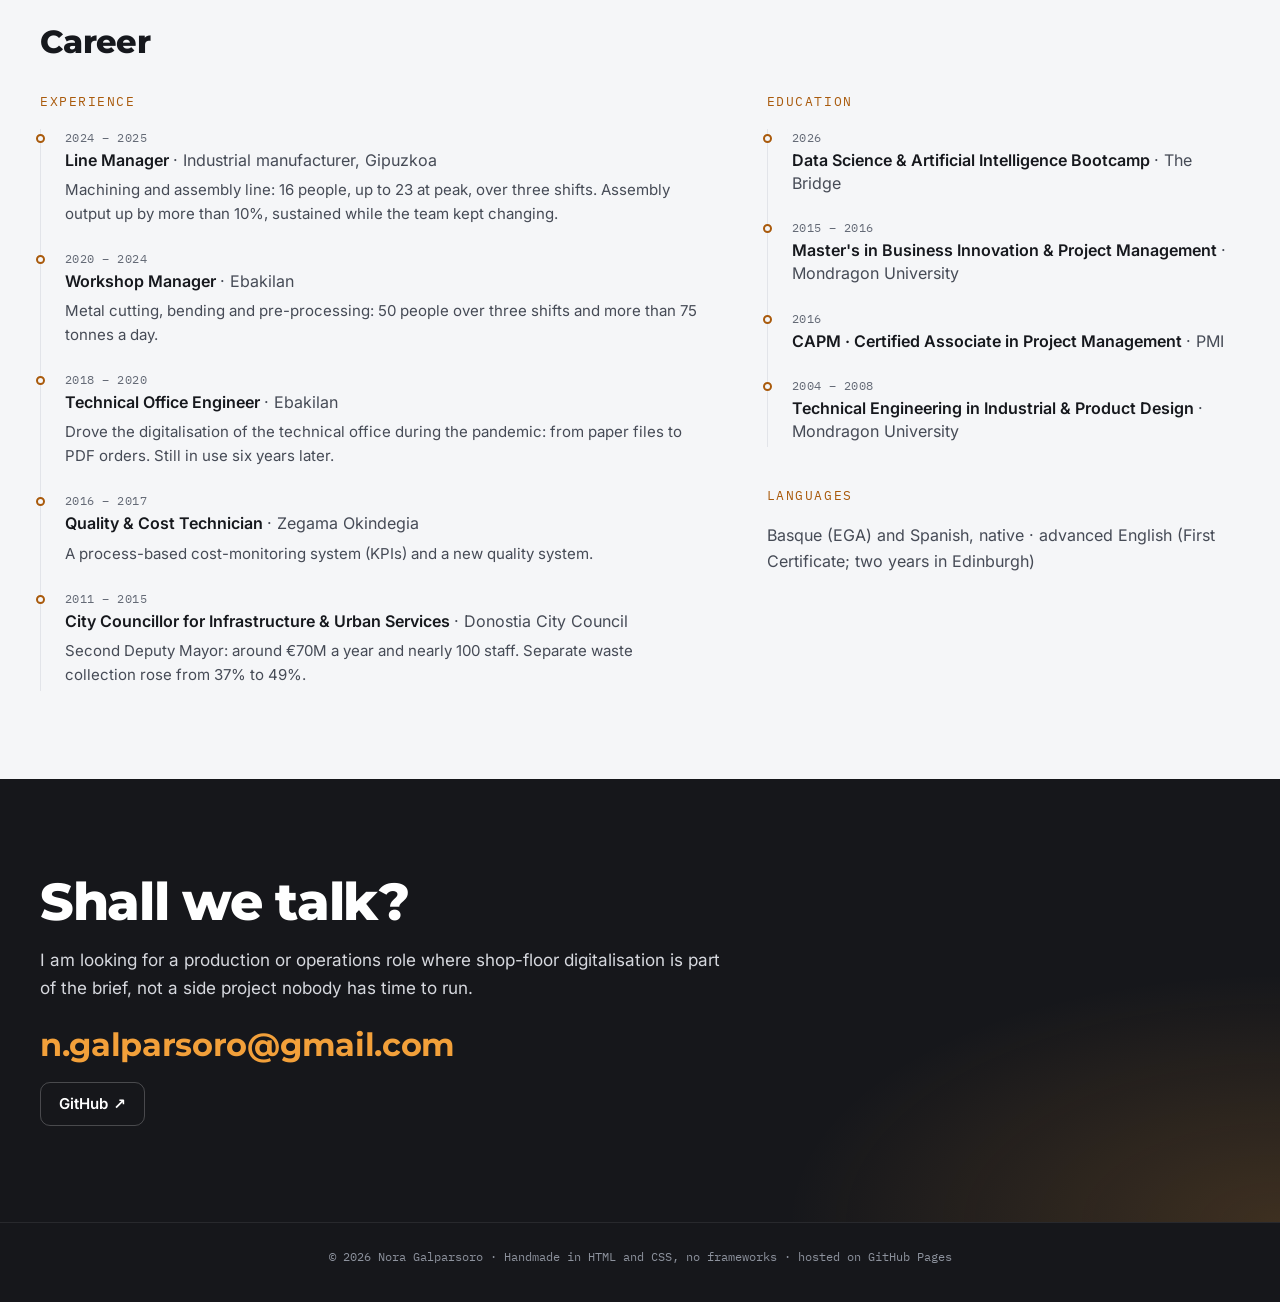
==== commit 7c4b6568: "Contacto y trayectoria; la portada, como el CV: producción, procesos y datos aplicados a planta El P" ====
--- a/en/index.html
+++ b/en/index.html
@@ -5,7 +5,7 @@
 <meta name="viewport" content="width=device-width, initial-scale=1">
 <meta http-equiv="Content-Security-Policy" content="default-src 'self'; img-src 'self'; media-src 'self'; style-src 'self'; font-src 'self'; script-src 'self' https://static.cloudflareinsights.com; connect-src 'self' https://cloudflareinsights.com; base-uri 'none'; form-action 'none'">
 <title>Nora Galparsoro · Portfolio</title>
-<meta name="description" content="Data science, AI and web development projects by Nora Galparsoro, each one told in a video of about three minutes.">
+<meta name="description" content="Nora Galparsoro, engineer: production, processes and data on the shop floor. Six projects told on video, career and contact.">
 <meta name="color-scheme" content="light dark">
 <meta name="theme-color" content="#16171b">
 <link rel="canonical" href="https://ngalparsoro.github.io/en/">
@@ -15,7 +15,7 @@
 <link rel="alternate" hreflang="x-default" href="https://ngalparsoro.github.io/">
 <meta property="og:type" content="website">
 <meta property="og:title" content="Nora Galparsoro · Portfolio">
-<meta property="og:description" content="Data science, AI and web development projects by Nora Galparsoro, each one told in a video of about three minutes.">
+<meta property="og:description" content="Nora Galparsoro, engineer: production, processes and data on the shop floor. Six projects told on video, career and contact.">
 <meta property="og:url" content="https://ngalparsoro.github.io/en/">
 <meta property="og:image" content="https://ngalparsoro.github.io/og-en.jpg">
 <meta property="og:image:width" content="1200">
@@ -25,7 +25,7 @@
 <link rel="icon" href="../favicon.svg" type="image/svg+xml">
 <link rel="preload" href="../fuentes/montserrat.woff2" as="font" type="font/woff2" crossorigin>
 <link rel="preload" href="../fuentes/inter.woff2" as="font" type="font/woff2" crossorigin>
-<link rel="stylesheet" href="../estilo.css?v=6f895183e2">
+<link rel="stylesheet" href="../estilo.css?v=d0e79c9db0">
 <script src="../portfolio.js?v=cf2d820ee4" defer></script>
 <script defer src="https://static.cloudflareinsights.com/beacon.min.js" data-cf-beacon='{"token": "63fe7f08a7044c90adf6e517d1da597f"}'></script>
 </head>
@@ -41,23 +41,59 @@
 </ul>
 </nav>
 <div class="portada-texto">
-<p class="ceja">Data Science · AI · Web development</p>
+<p class="ceja">Production · Processes · Data on the shop floor</p>
 <h1>Nora <span>Galparsoro</span></h1>
-<p class="entradilla">Data science, artificial intelligence and web development: from raw data to a tool someone actually uses. Six projects, each one told in a video of about three minutes.</p>
-<p class="contacto"><a class="boton boton-claro" href="https://github.com/ngalparsoro">GitHub<span aria-hidden="true">↗</span></a></p>
+<p class="entradilla">Engineer with 10+ years leading production, processes and teams in industry. Both times I came across information that only existed by word of mouth, I built the system that put it in writing. Here are six projects, each one told in a video of about three minutes.</p>
+<p class="contacto">
+<a class="boton boton-acento" href="mailto:n.galparsoro@gmail.com">Get in touch</a>
+<a class="boton boton-claro" href="#trayectoria">Career</a>
+<a class="boton boton-claro" href="https://github.com/ngalparsoro">GitHub<span aria-hidden="true">↗</span></a>
+</p>
 </div>
 <nav class="indice" aria-label="Projects">
 <ol>
+<li><a class="p-panel-of" href="#panel-of">Panel de OF</a></li>
+<li><a class="p-mantenimiento" href="#mantenimiento">Machine failure</a></li>
 <li><a class="p-behatokiak" href="#behatokiak">Election observatories</a></li>
-<li><a class="p-panel-of" href="#panel-of">Panel de OF</a></li>
 <li><a class="p-mitumi" href="#mitumi">MITÜMI</a></li>
 <li><a class="p-jobscout" href="#jobscout">JobScout</a></li>
-<li><a class="p-mantenimiento" href="#mantenimiento">Machine failure</a></li>
 <li><a class="p-clima" href="#clima">Climate of Euskal Herria</a></li>
 </ol>
 </nav>
 </header>
 <main id="proyectos">
+<article class="proyecto p-panel-of" id="panel-of" aria-labelledby="t-panel-of">
+<figure class="video">
+<video controls muted playsinline preload="none" width="1280" height="720" poster="../portadas/panel-of-en.jpg" aria-label="Video: Panel de OF">
+<source src="../videos/panel-of-en.mp4" type="video/mp4">
+</video>
+<figcaption>Silent video · 2:42</figcaption>
+</figure>
+<div class="texto">
+<p class="ceja">Industrial digitalisation · Real case</p>
+<h2 id="t-panel-of">Panel de <em>OF</em></h2>
+<p class="sub">Production orders on the line, without touching the ERP.</p>
+<p class="meta">Machining and assembly plant · fictitious company and data</p>
+<ul class="stack"><li>Python</li><li>SQL · Oracle</li><li>HTML · CSS · JS</li><li>BI Publisher</li></ul>
+<p class="enlaces"><a class="boton boton-demo" href="https://ngalparsoro.github.io/panel-de-of/mockup_panel_ofs_v2.html">Open the panel<span aria-hidden="true">↗</span></a><a class="boton boton-codigo" href="https://github.com/ngalparsoro/panel-de-of">Code on GitHub<span aria-hidden="true">↗</span></a></p>
+</div>
+</article>
+<article class="proyecto p-mantenimiento" id="mantenimiento" aria-labelledby="t-mantenimiento">
+<figure class="video">
+<video controls muted playsinline preload="none" width="1280" height="720" poster="../portadas/mantenimiento-en.jpg" aria-label="Video: Machine failure prediction">
+<source src="../videos/mantenimiento-en.mp4" type="video/mp4">
+</video>
+<figcaption>Silent video · 2:25</figcaption>
+</figure>
+<div class="texto">
+<p class="ceja">Predictive maintenance · Machine learning</p>
+<h2 id="t-mantenimiento">Machine <em>failure</em> prediction</h2>
+<p class="sub">A three-layer system that detects a breakdown before it happens, using the signals the machine already produces.</p>
+<p class="meta">Capstone project · Data Science bootcamp · June 2026</p>
+<ul class="stack"><li>scikit-learn</li><li>LightGBM</li><li>Isolation Forest</li><li>pandas</li><li>Streamlit</li></ul>
+<p class="enlaces"><a class="boton boton-codigo" href="https://github.com/ngalparsoro/Milling-Machine-Failure-Prediction">Code on GitHub<span aria-hidden="true">↗</span></a></p>
+</div>
+</article>
 <article class="proyecto p-behatokiak" id="behatokiak" aria-labelledby="t-behatokiak">
 <figure class="video">
 <video controls muted playsinline preload="none" width="1280" height="720" poster="../portadas/behatokiak-en.jpg" aria-label="Video: Election observatories">
@@ -75,22 +111,6 @@
 <p class="enlaces"><a class="boton boton-web" href="https://hautesbehatokia.eus">hautesbehatokia.eus<span aria-hidden="true">↗</span></a><a class="boton boton-web" href="https://nazioenbehatokia.eus">nazioenbehatokia.eus<span aria-hidden="true">↗</span></a></p>
 </div>
 </article>
-<article class="proyecto p-panel-of" id="panel-of" aria-labelledby="t-panel-of">
-<figure class="video">
-<video controls muted playsinline preload="none" width="1280" height="720" poster="../portadas/panel-of-en.jpg" aria-label="Video: Panel de OF">
-<source src="../videos/panel-of-en.mp4" type="video/mp4">
-</video>
-<figcaption>Silent video · 2:42</figcaption>
-</figure>
-<div class="texto">
-<p class="ceja">Industrial digitalisation · Real case</p>
-<h2 id="t-panel-of">Panel de <em>OF</em></h2>
-<p class="sub">Production orders on the line, without touching the ERP.</p>
-<p class="meta">Machining and assembly plant · fictitious company and data</p>
-<ul class="stack"><li>Python</li><li>SQL · Oracle</li><li>HTML · CSS · JS</li><li>BI Publisher</li></ul>
-<p class="enlaces"><a class="boton boton-demo" href="https://ngalparsoro.github.io/panel-de-of/mockup_panel_ofs_v2.html">Open the panel<span aria-hidden="true">↗</span></a><a class="boton boton-codigo" href="https://github.com/ngalparsoro/panel-de-of">Code on GitHub<span aria-hidden="true">↗</span></a></p>
-</div>
-</article>
 <article class="proyecto p-mitumi" id="mitumi" aria-labelledby="t-mitumi">
 <figure class="video">
 <video controls muted playsinline preload="none" width="1280" height="720" poster="../portadas/mitumi-en.jpg" aria-label="Video: AI agents for MITÜMI">
@@ -122,22 +142,6 @@
 <p class="meta">Data Science &amp; AI Bootcamp · The Bridge · 2026</p>
 <ul class="stack"><li>Python</li><li>ReAct</li><li>Groq</li><li>FastAPI</li><li>React</li><li>SQLite</li></ul>
 <p class="enlaces"><a class="boton boton-codigo" href="https://github.com/ngalparsoro/Agente_JobScout">Code on GitHub<span aria-hidden="true">↗</span></a></p>
-</div>
-</article>
-<article class="proyecto p-mantenimiento" id="mantenimiento" aria-labelledby="t-mantenimiento">
-<figure class="video">
-<video controls muted playsinline preload="none" width="1280" height="720" poster="../portadas/mantenimiento-en.jpg" aria-label="Video: Machine failure prediction">
-<source src="../videos/mantenimiento-en.mp4" type="video/mp4">
-</video>
-<figcaption>Silent video · 2:25</figcaption>
-</figure>
-<div class="texto">
-<p class="ceja">Predictive maintenance · Machine learning</p>
-<h2 id="t-mantenimiento">Machine <em>failure</em> prediction</h2>
-<p class="sub">A three-layer system that detects a breakdown before it happens, using the signals the machine already produces.</p>
-<p class="meta">Capstone project · Data Science bootcamp · June 2026</p>
-<ul class="stack"><li>scikit-learn</li><li>LightGBM</li><li>Isolation Forest</li><li>pandas</li><li>Streamlit</li></ul>
-<p class="enlaces"><a class="boton boton-codigo" href="https://github.com/ngalparsoro/Milling-Machine-Failure-Prediction">Code on GitHub<span aria-hidden="true">↗</span></a></p>
 </div>
 </article>
 <article class="proyecto p-clima" id="clima" aria-labelledby="t-clima">
@@ -167,7 +171,41 @@
 </ul>
 <p><a class="boton" href="https://github.com/ngalparsoro?tab=repositories">All repositories<span aria-hidden="true">↗</span></a></p>
 </section>
+<section class="trayectoria" id="trayectoria" aria-labelledby="t-trayectoria">
+<h2 id="t-trayectoria">Career</h2>
+<div class="columnas">
+<div>
+<h3>Experience</h3>
+<ol class="hitos">
+<li><p class="cuando">2024 – 2025</p><p class="puesto">Line Manager <span class="donde">· Industrial manufacturer, Gipuzkoa</span></p><p class="detalle">Machining and assembly line: 16 people, up to 23 at peak, over three shifts. Assembly output up by more than 10%, sustained while the team kept changing.</p></li>
+<li><p class="cuando">2020 – 2024</p><p class="puesto">Workshop Manager <span class="donde">· Ebakilan</span></p><p class="detalle">Metal cutting, bending and pre-processing: 50 people over three shifts and more than 75 tonnes a day.</p></li>
+<li><p class="cuando">2018 – 2020</p><p class="puesto">Technical Office Engineer <span class="donde">· Ebakilan</span></p><p class="detalle">Drove the digitalisation of the technical office during the pandemic: from paper files to PDF orders. Still in use six years later.</p></li>
+<li><p class="cuando">2016 – 2017</p><p class="puesto">Quality &amp; Cost Technician <span class="donde">· Zegama Okindegia</span></p><p class="detalle">A process-based cost-monitoring system (KPIs) and a new quality system.</p></li>
+<li><p class="cuando">2011 – 2015</p><p class="puesto">City Councillor for Infrastructure &amp; Urban Services <span class="donde">· Donostia City Council</span></p><p class="detalle">Second Deputy Mayor: around €70M a year and nearly 100 staff. Separate waste collection rose from 37% to 49%.</p></li>
+</ol>
+</div>
+<div>
+<h3>Education</h3>
+<ol class="hitos">
+<li><p class="cuando">2026</p><p class="puesto">Data Science &amp; Artificial Intelligence Bootcamp <span class="donde">· The Bridge</span></p></li>
+<li><p class="cuando">2015 – 2016</p><p class="puesto">Master&#x27;s in Business Innovation &amp; Project Management <span class="donde">· Mondragon University</span></p></li>
+<li><p class="cuando">2016</p><p class="puesto">CAPM · Certified Associate in Project Management <span class="donde">· PMI</span></p></li>
+<li><p class="cuando">2004 – 2008</p><p class="puesto">Technical Engineering in Industrial &amp; Product Design <span class="donde">· Mondragon University</span></p></li>
+</ol>
+<h3>Languages</h3>
+<p class="lenguas">Basque (EGA) and Spanish, native · advanced English (First Certificate; two years in Edinburgh)</p>
+</div>
+</div>
+</section>
 </main>
+<section class="cierre" id="contacto" aria-labelledby="t-contacto">
+<div class="cierre-dentro">
+<h2 id="t-contacto">Shall we talk?</h2>
+<p>I am looking for a production or operations role where shop-floor digitalisation is part of the brief, not a side project nobody has time to run.</p>
+<p class="correo"><a href="mailto:n.galparsoro@gmail.com">n.galparsoro@gmail.com</a></p>
+<p><a class="boton boton-claro" href="https://github.com/ngalparsoro">GitHub<span aria-hidden="true">↗</span></a></p>
+</div>
+</section>
 <footer class="pie">
 <p>© 2026 Nora Galparsoro · Handmade in HTML and CSS, no frameworks · hosted on GitHub Pages</p>
 </footer>
--- a/estilo.css
+++ b/estilo.css
@@ -67,6 +67,7 @@
   }
   * { --acento: var(--acento-c); }
   .portada { border-bottom: 1px solid var(--borde); }
+  .cierre { border-top: 1px solid var(--borde); }
 }
 
 *, *::before, *::after { box-sizing: border-box; }
@@ -157,7 +158,7 @@
   line-height: 1.55;
   color: #d6d8de;
 }
-.contacto { margin: 28px 0 0; }
+.contacto { display: flex; flex-wrap: wrap; gap: 10px; margin: 28px 0 0; }
 
 .indice {
   max-width: var(--ancho);
@@ -209,6 +210,13 @@
   color: #ffffff;
 }
 .boton-claro:hover { border-color: var(--naranja); color: var(--naranja); }
+.boton-acento,
+.boton-acento:hover {
+  border-color: var(--naranja);
+  background: var(--naranja);
+  color: var(--oscuro);
+}
+.boton-acento:hover { background: #f6b663; border-color: #f6b663; }
 
 /* ---------- Proyectos ---------- */
 
@@ -307,12 +315,96 @@
 .otros .stack { margin-top: 14px; }
 .otros > p { margin: 24px 0 0; }
 
+/* ---------- Trayectoria ---------- */
+
+.trayectoria {
+  padding: clamp(48px, 7vw, 88px) 0;
+  border-top: 1px solid var(--borde);
+  scroll-margin-top: 16px;
+}
+.trayectoria > h2 {
+  margin: 0 0 32px;
+  font: 800 clamp(1.5rem, 2.8vw, 2rem)/1.15 var(--titulo);
+  letter-spacing: -0.02em;
+}
+.columnas {
+  display: grid;
+  grid-template-columns: minmax(0, 7fr) minmax(0, 5fr);
+  gap: clamp(36px, 5vw, 64px);
+}
+.trayectoria h3 {
+  margin: 0 0 18px;
+  font: 400 0.8125rem/1.4 var(--mono);
+  letter-spacing: 0.12em;
+  text-transform: uppercase;
+  color: var(--acento);
+}
+.trayectoria .hitos + h3 { margin-top: 40px; }
+
+.hitos li {
+  position: relative;
+  padding: 0 0 24px 24px;
+  border-left: 1px solid var(--borde);
+}
+.hitos li:last-child { padding-bottom: 4px; }
+.hitos li::before {
+  content: '';
+  position: absolute;
+  left: -5px;
+  top: 5px;
+  width: 9px;
+  height: 9px;
+  border: 2px solid var(--acento);
+  border-radius: 50%;
+  background: var(--fondo);
+}
+.cuando {
+  margin: 0;
+  font: 400 0.75rem/1.5 var(--mono);
+  letter-spacing: 0.04em;
+  color: var(--texto-3);
+}
+.puesto { margin: 2px 0 0; font-weight: 600; line-height: 1.45; }
+.donde { font-weight: 400; color: var(--texto-2); }
+.detalle { margin: 6px 0 0; font-size: 0.9375rem; color: var(--texto-2); text-wrap: pretty; }
+.lenguas { margin: 0; color: var(--texto-2); }
+
+/* ---------- Contacto y pie ---------- */
+
+.cierre {
+  --acento-o: var(--naranja);
+  --acento-c: var(--naranja);
+  padding: clamp(56px, 8vw, 96px) var(--margen);
+  color: #ffffff;
+  background:
+    radial-gradient(55% 80% at 100% 100%, rgb(242 160 58 / 18%), transparent 70%),
+    var(--oscuro);
+  scroll-margin-top: 0;
+}
+.cierre-dentro { max-width: var(--ancho); margin: 0 auto; }
+.cierre h2 {
+  margin: 0;
+  font: 800 clamp(2rem, 5vw, 3.25rem)/1.05 var(--titulo);
+  letter-spacing: -0.025em;
+}
+.cierre p { max-width: 40em; margin: 18px 0 0; color: #d6d8de; font-size: 1.0625rem; }
+.cierre .correo { margin-top: 24px; }
+.correo a {
+  font: 700 clamp(1.25rem, 4vw, 2rem)/1.2 var(--titulo);
+  letter-spacing: -0.01em;
+  color: var(--naranja);
+  text-decoration: none;
+  overflow-wrap: anywhere;
+}
+.correo a:hover { text-decoration: underline; text-underline-offset: 6px; }
+
 .pie {
-  padding: 28px var(--margen) 40px;
-  border-top: 1px solid var(--borde);
+  padding: 24px var(--margen) 36px;
+  border-top: 1px solid rgb(255 255 255 / 8%);
+  background: var(--oscuro);
   text-align: center;
   font: 400 0.75rem/1.6 var(--mono);
-  color: var(--texto-3);
+  color: #8d929d;
 }
 .pie p { margin: 0; }
 
@@ -320,6 +412,7 @@
 
 @media (max-width: 860px) {
   .proyecto { grid-template-columns: minmax(0, 1fr); gap: 24px; }
+  .columnas { grid-template-columns: minmax(0, 1fr); }
 }
 @media (max-width: 380px) {
   .marca { font-size: 0.9375rem; }
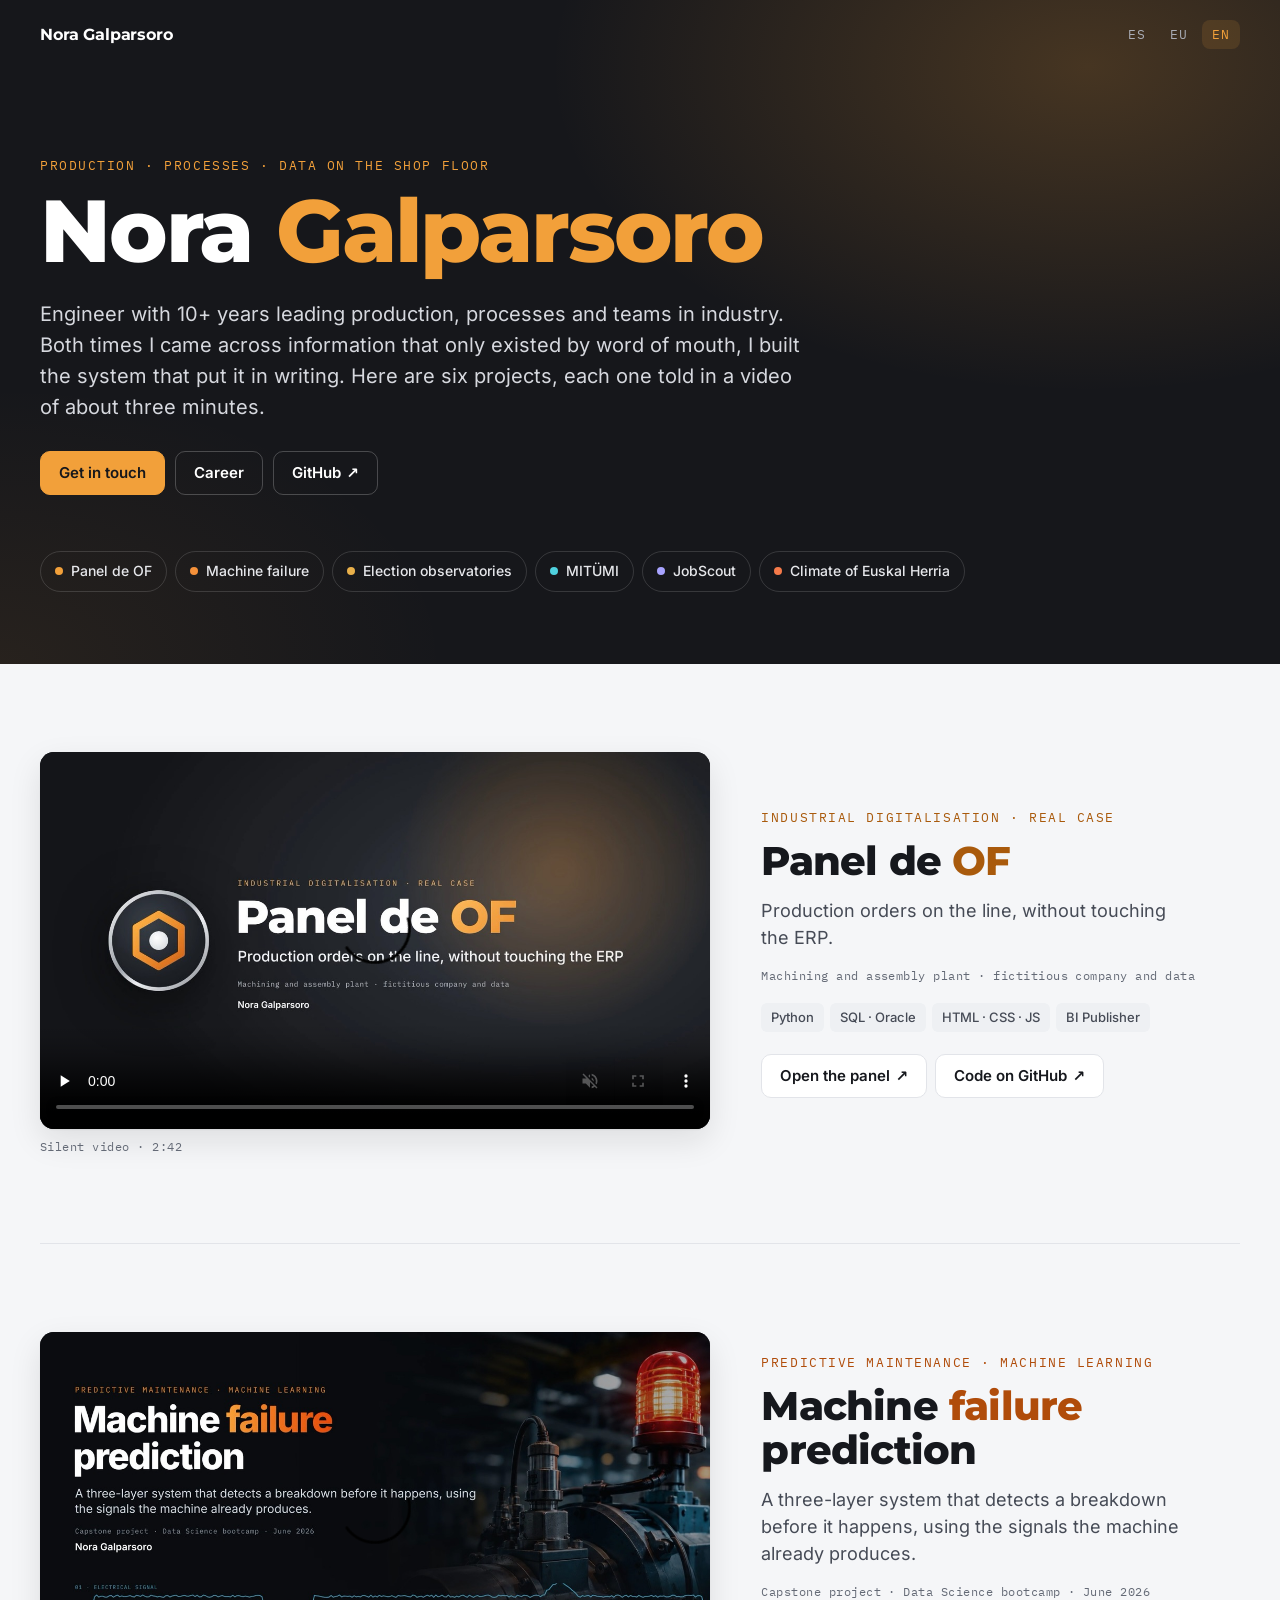
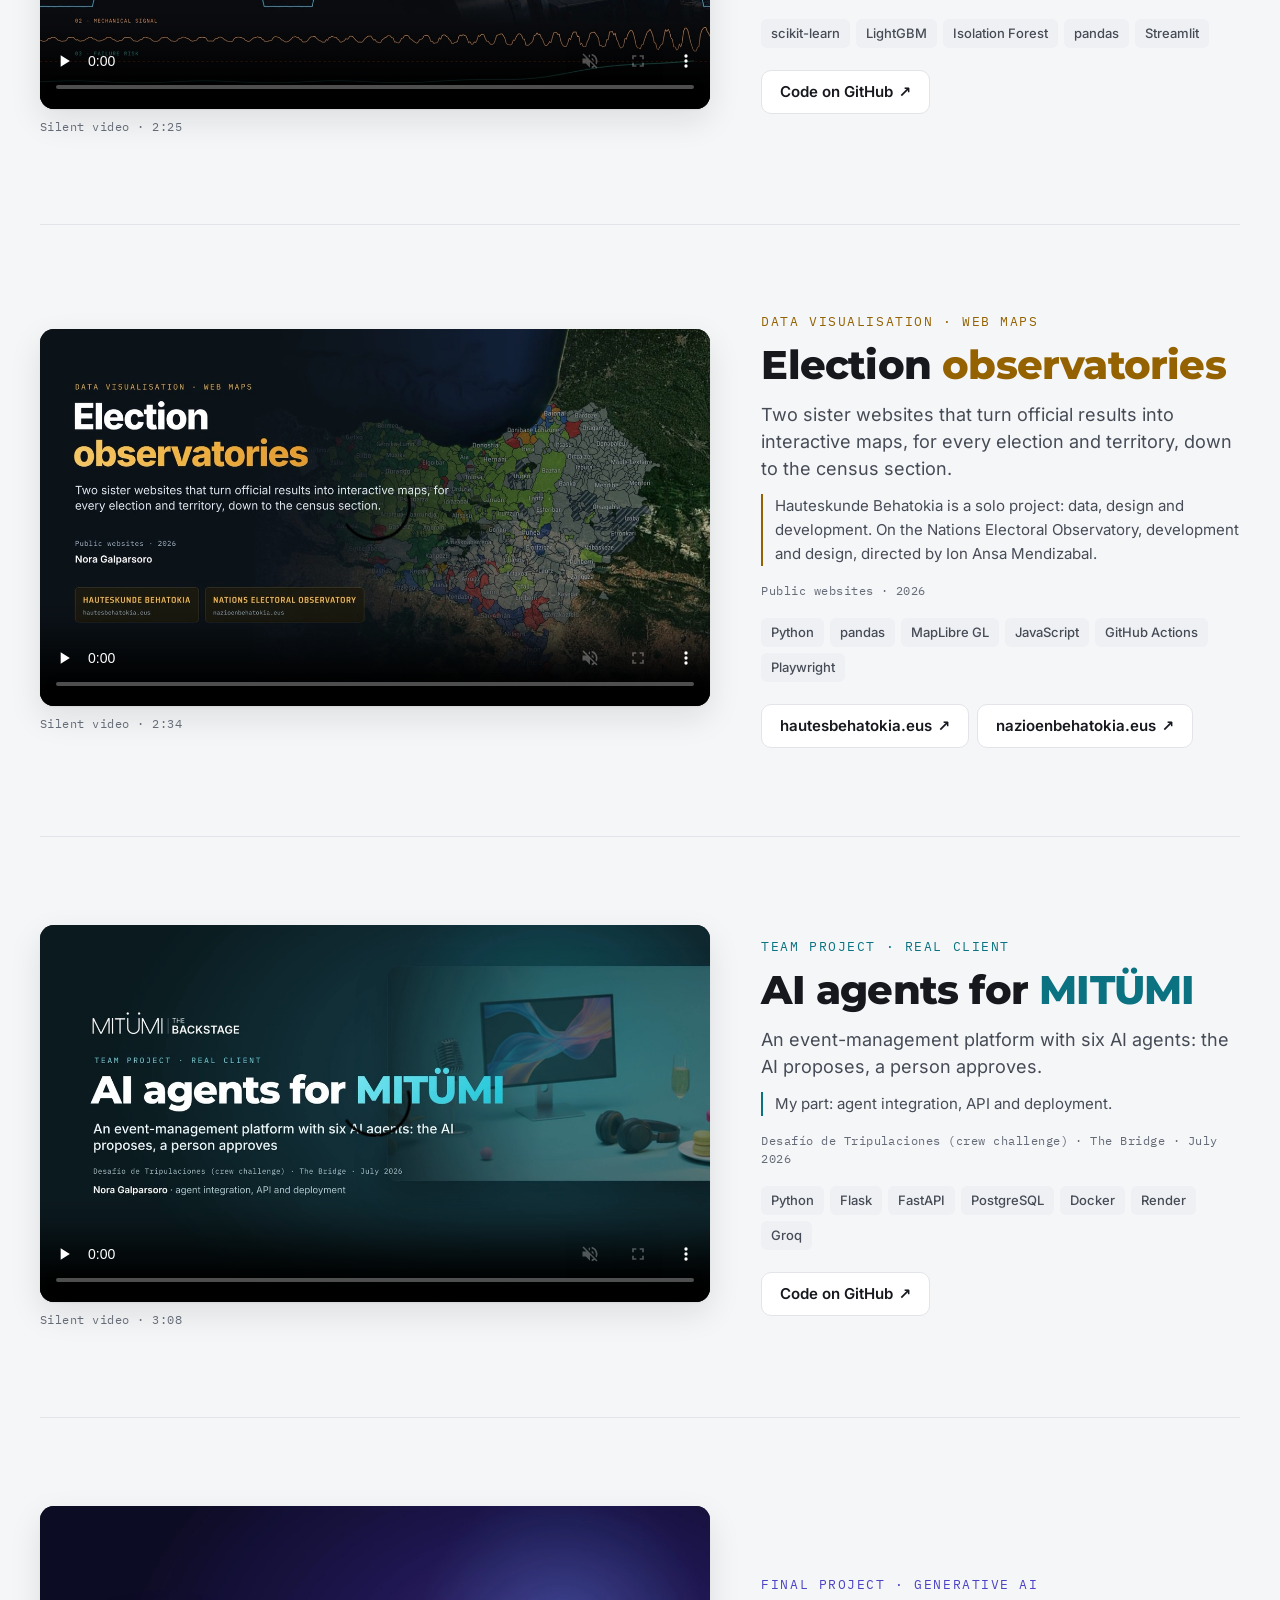
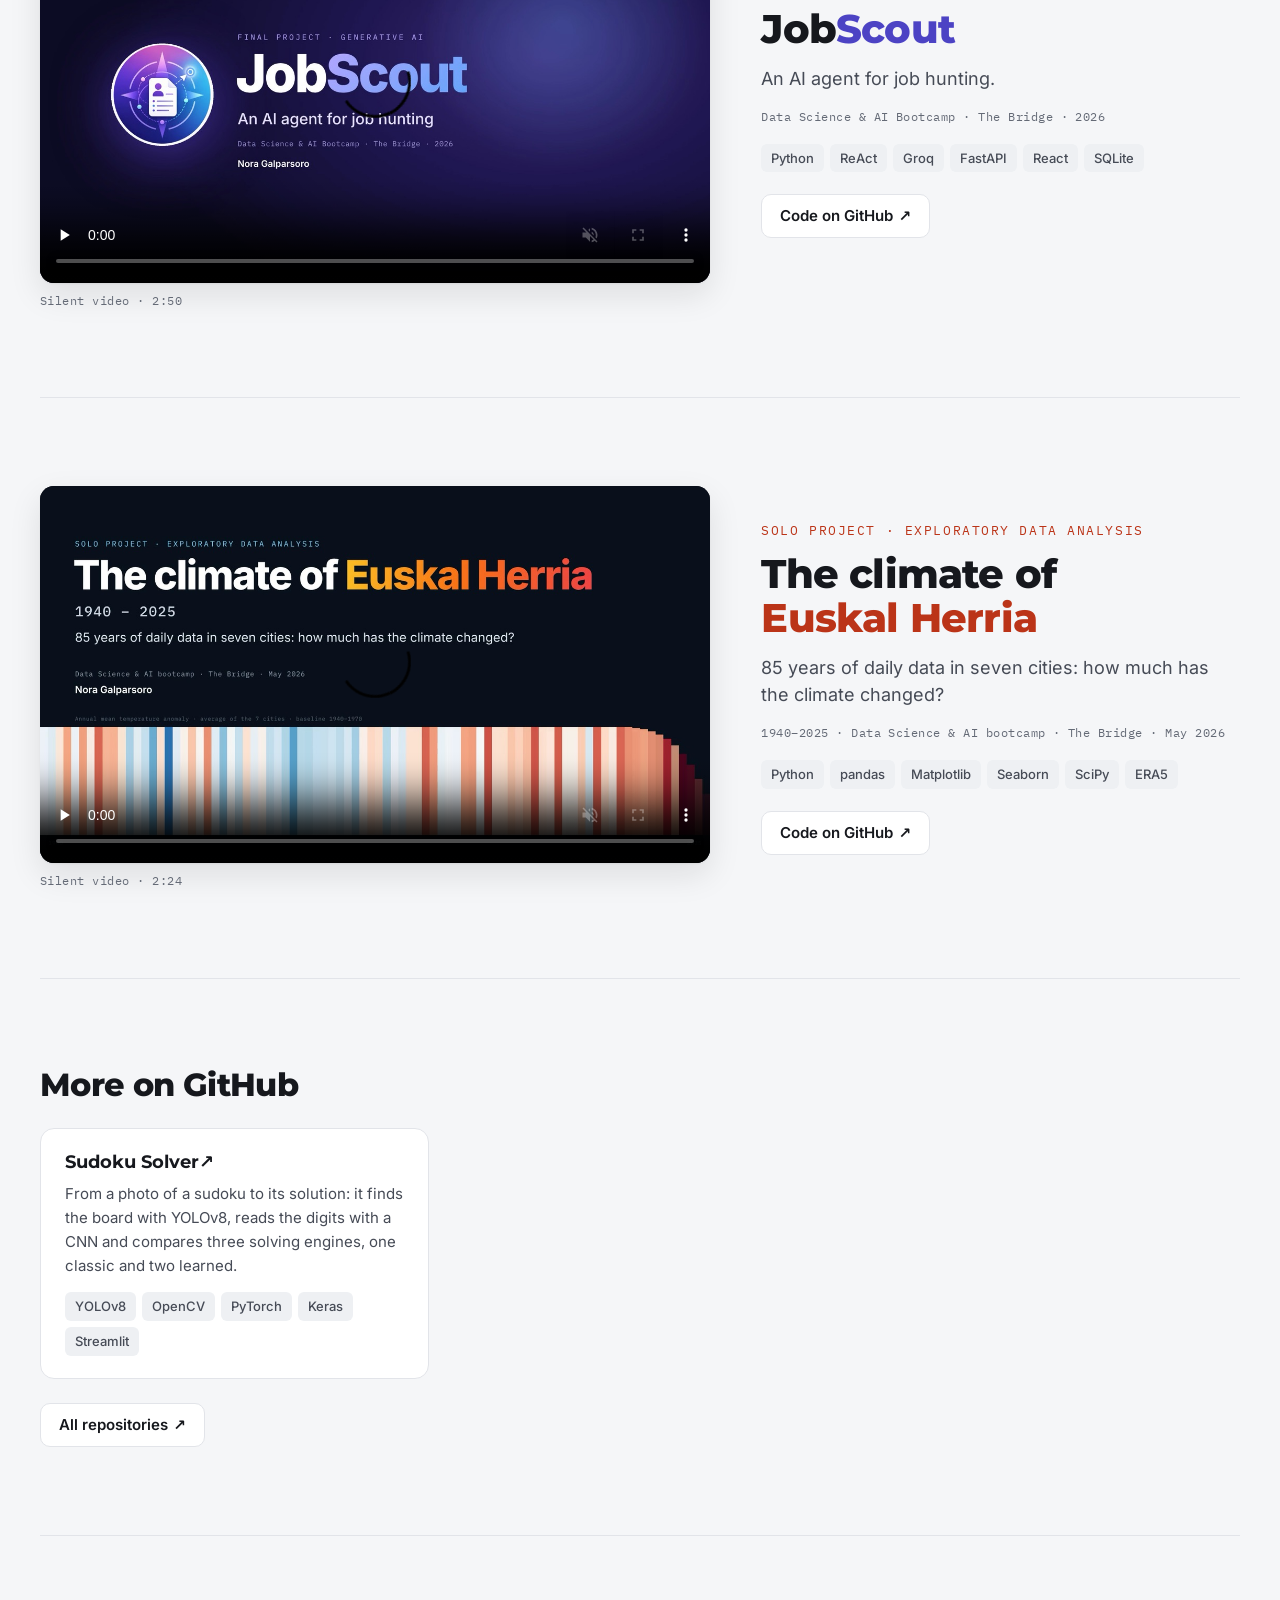
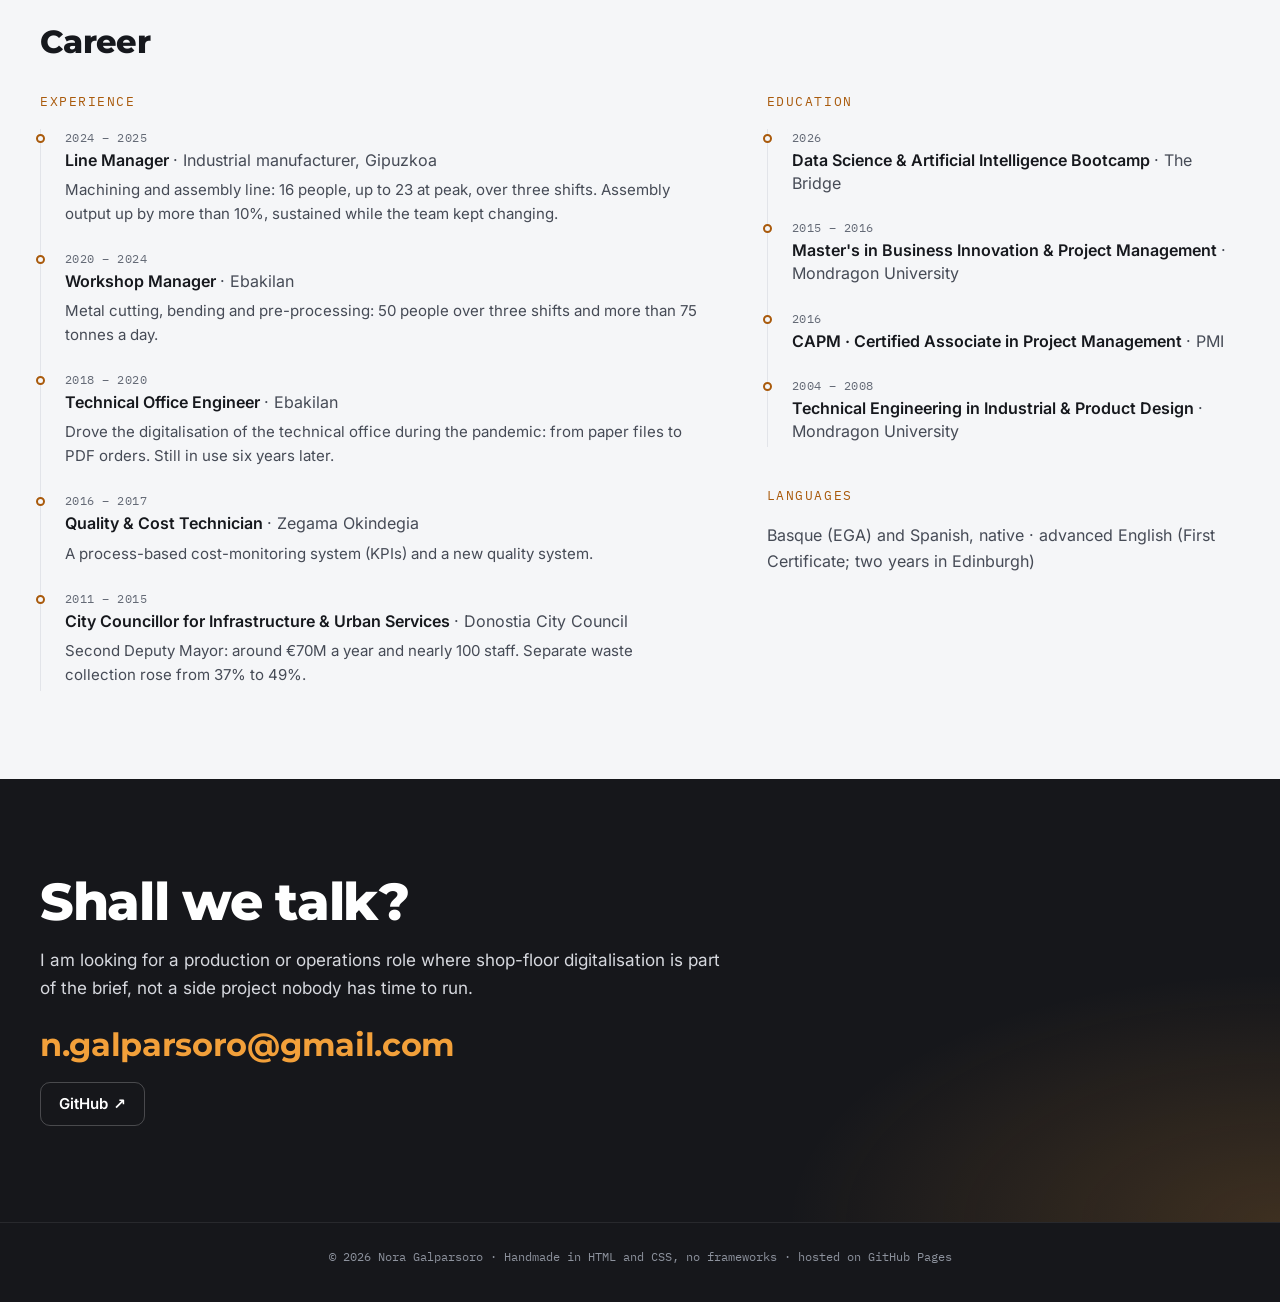
==== commit bcb1a820: "Google: datos estructurados de la persona y verificación de Search Console Co-Authored-By: Claude Op" ====
--- a/en/index.html
+++ b/en/index.html
@@ -22,6 +22,26 @@
 <meta property="og:image:height" content="630">
 <meta property="og:locale" content="en_GB">
 <meta name="twitter:card" content="summary_large_image">
+<meta name="google-site-verification" content="Hw-ADADSFPw7aBg0Htl7eLaOR9YFX7mTWqMN-tlZnv8">
+<script type="application/ld+json">
+{
+ "@context": "https://schema.org",
+ "@type": "ProfilePage",
+ "url": "https://ngalparsoro.github.io/en/",
+ "inLanguage": "en",
+ "mainEntity": {
+  "@type": "Person",
+  "name": "Nora Galparsoro",
+  "url": "https://ngalparsoro.github.io/",
+  "email": "mailto:n.galparsoro@gmail.com",
+  "description": "Nora Galparsoro, engineer: production, processes and data on the shop floor. Six projects told on video, career and contact.",
+  "image": "https://ngalparsoro.github.io/og-en.jpg",
+  "sameAs": [
+   "https://github.com/ngalparsoro"
+  ]
+ }
+}
+</script>
 <link rel="icon" href="../favicon.svg" type="image/svg+xml">
 <link rel="preload" href="../fuentes/montserrat.woff2" as="font" type="font/woff2" crossorigin>
 <link rel="preload" href="../fuentes/inter.woff2" as="font" type="font/woff2" crossorigin>
